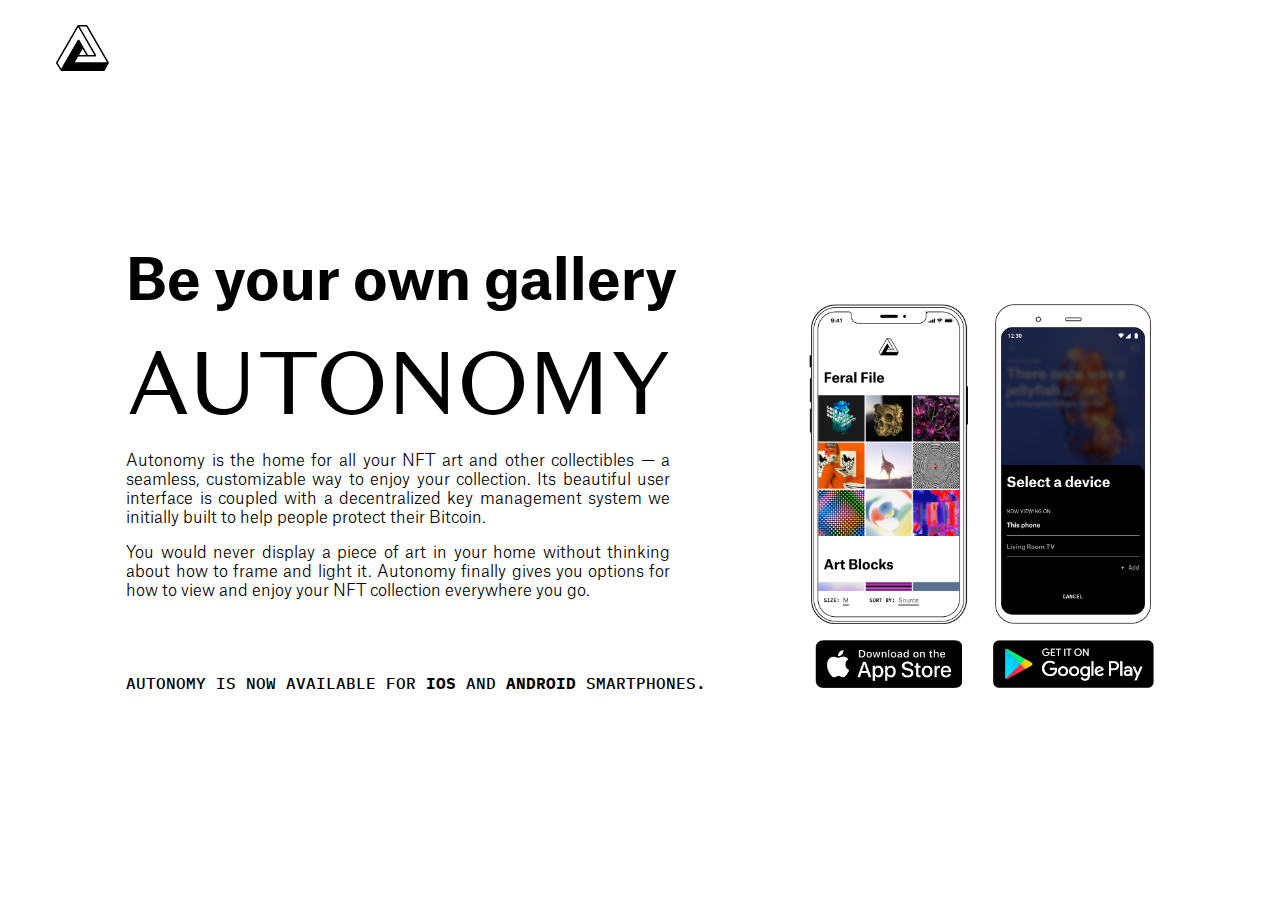
==== apps/index.html @ 57adba10 "initial commit for the static website" ====
<!doctype html>

<html lang="en">
<head>
  <meta charset="utf-8">
  <meta name="viewport" content="width=device-width, initial-scale=1">

  <title>Autonomy</title>
  <meta name="description" content="Autonomy App">
  <meta name="author" content="Bitmark Inc.">

  <meta property="og:title" content="Autonomy">
  <meta property="og:type" content="website">
  <meta property="og:url" content="https://autonomy.io/apps">
  <meta property="og:description" content="Autonomy is the home for all your NFT art and other collectibles — a seamless, customizable way to enjoy your collection.">
  <meta property="og:image" content="https://autonomy.io/apps/img/iphone.png">

  <link rel="icon" href="img/au.svg">
  <link rel="icon" href="img/au.svg" type="image/svg+xml">
  <link rel="apple-touch-icon" href="img/au.svg">

  <link rel="stylesheet" href="css/font.css">
  <link rel="stylesheet" href="css/style.css">

</head>

<body>

    <header>
      <a class="brand">
        <img src="img/au.svg">
      </a>
    </header>

    <main>

      <div class="two-col">

        <div class="col left">
          <h1>AUTONOMY</h1>
          <h2>Be your own gallery</h2>
          <div class="des">
            <p>Autonomy is the home for all your NFT art and other collectibles — a seamless, customizable way to enjoy your collection. Its beautiful user interface is coupled with a decentralized key management system we initially built to help people protect their Bitcoin.</p>
            <p>You would never display a piece of art in your home without thinking about how to frame and light it. Autonomy finally gives you options for how to view and enjoy your NFT collection everywhere you go. </p>
          </div>
          <p class="last-line">Autonomy is now available for <span>iOS</span> and <span>Android</span> smartphones. </p>

        </div>

        <div class="col right">
          <div class="iphone">
            <img class="phone" src="img/iphone.png" alt="">
            <a href="https://apps.apple.com/app/id1544022728"><img class="link" src="img/astore.png" alt=""></a>
          </div>
          <div class="android">
            <img class="phone" src="img/android.png" alt="">
            <a href="https://play.google.com/store/apps/details?id=com.bitmark.autonomy_client"><img class="link" src="img/gplay.png" alt=""></a>
          </div>
        </div>

      </div>

    </main>

</body>
</html>
---- apps/css/font.css ----
@import url('https://fonts.googleapis.com/css2?family=IBM+Plex+Mono:wght@500;700&display=swap'); /*1 2 3 4 5 6 7*/

@font-face {
  font-family: 'Domaine Sans'; 
  src: url('../font/domaine-sans-text/DomaineSansText-Regular.otf') format('opentype');
  font-weight: 400;
  font-style: normal;
  font-display: swap;
}

@font-face {
  font-family: 'Domaine Sans'; 
  src: url('../font/domaine-sans-text/DomaineSansText-Bold.otf') format('opentype');
  font-weight: 700;
  font-style: normal;
  font-display: swap;
}

@font-face {
  font-family: 'Atlas Grotesk'; 
  src: url('../font/atlas-grotesk/AtlasGrotesk-Light.otf') format('opentype');
  font-weight: 300;
  font-style: normal;
  font-display: swap;
}

@font-face {
  font-family: 'Atlas Grotesk'; 
  src: url('../font/atlas-grotesk/AtlasGrotesk-Regular.otf') format('opentype');
  font-weight: 400;
  font-style: normal;
  font-display: swap;
}

@font-face {
  font-family: 'Atlas Grotesk'; 
  src: url('../font/atlas-grotesk/AtlasGrotesk-Bold.otf') format('opentype');
  font-weight: 700;
  font-style: normal;
  font-display: swap;
}
---- apps/css/style.css ----
html, body {
	font-size: 12px;
	font-family: 'Atlas Grotesk';
	font-weight: 300;
	width: 100%;
	height: 100%;
	margin: 0;
}

header {
	width: 100%;
	height: 6rem;
	top: 0;
	background: #fff;
	display: flex;
	justify-content: center;
	padding: 0 1.5rem;
	box-sizing: border-box;
	z-index: 60;
	margin-bottom: 1.5rem;
}

.brand {
	display: flex;
	align-items: center;
}

.brand img {
	width: 4.25rem;
}

main {
	min-height: calc(100vh - 6rem);
	display: flex;
	justify-content: center;
	padding: 0 1.5rem;
}

.two-col {
	display: flex;
	flex-direction: column;
	align-items: center;
}
.col.left {
	display: flex;
	flex-direction: column;
	margin-bottom: 2rem;
}

.col.left h2 {
	font-size: 2.5rem;
	font-weight: 700;
	line-height: 1.2;
	margin: 0 0 .65em;
}

.col.left h1 {
	font-size: 3.5rem;
	font-family: 'Domaine Sans';
	font-weight: 400;
	line-height: 1;
	margin: 0 0 .15em;
}

.col.left .des {
	text-align: justify;
}

.col.left p.last-line {
	font-family: 'IBM Plex Mono';
	font-weight: 500;
	text-transform: uppercase;
}

.col.left p.last-line span {
	font-weight: 700;
}

.col.right {
	display: grid;
	grid-template-columns: 1fr 1fr;
	column-gap: 1.5rem;
	align-items: end;
	padding-bottom: 1rem;
	max-width: 100%;
}

.col.right .iphone,
.col.right .android {
	text-align: center;
}

.col.right .iphone img.phone,
.col.right .android img.phone {
	display: block;
	height: 22.5rem;
	margin: 0 auto 1rem;
}

.col.right .iphone img.link,
.col.right .android img.link {
	height: 2.5rem;
}

@media screen and (min-width: 576px) {
	html, body {
		font-size: 13px;
	}
	.col.left {
		align-items: center;
	}
	.col.left h2 {
		font-size: 3rem;
		line-height: 1;
	}
	.col.left h1 {
		font-size: 4.8rem;
		margin: 0;
	}
	.col.left .des {
		width: 34.5rem;
	}
	.col.right {
		max-width: 80%;
	}
	.col.right .iphone img.phone,
	.col.right .android img.phone {
		height: 20rem;
	}

	.col.right .iphone img.link,
	.col.right .android img.link {
		height: 3rem;
	}
}

@media screen and (min-width: 768px) {
	html, body {
		font-size: 14px;
	}
	header {
		margin: 0;
	}
	.two-col {
		justify-content: center;
	}
}
@media screen and (min-width: 1024px) {
	html, body {
		overflow-y: hidden;
	}
	header {
		padding: 0 3.5rem;
		justify-content: space-between;
	}
	main {
		flex-direction: column;
		justify-content: center;
	}
	.brand img {
		width: 3.3rem;
	}
	.two-col {
		flex-direction: row;
		justify-content: space-evenly;
		align-items: flex-end;
		margin-bottom: 3rem;
	}
	.col.left {
		align-items: start;
		margin: 0;
	}
	.col.left h2 {
		order: 1;
		font-size: 3.5rem;
=	}
	.col.left h1 {
		order: 2;
		font-size: 5.55rem;
	}
	.col.left .des {
		order: 3;
		margin-bottom: 2.5rem;
		width: 34rem;
	}
	.col.left p.last-line {
		order: 4;
		margin-bottom: 0;
	}
	.col.right {
		padding-bottom: 0;
	}
}

@media screen and (min-width: 1200px) {
	html, body {
		font-size: 16px;
	}
}

@media screen and (min-width: 1920px) {
	html, body {
		font-size: 20px;
	}
}

@media screen and (max-width: 1024px) {
}

@media screen and (max-width: 767px) {
}
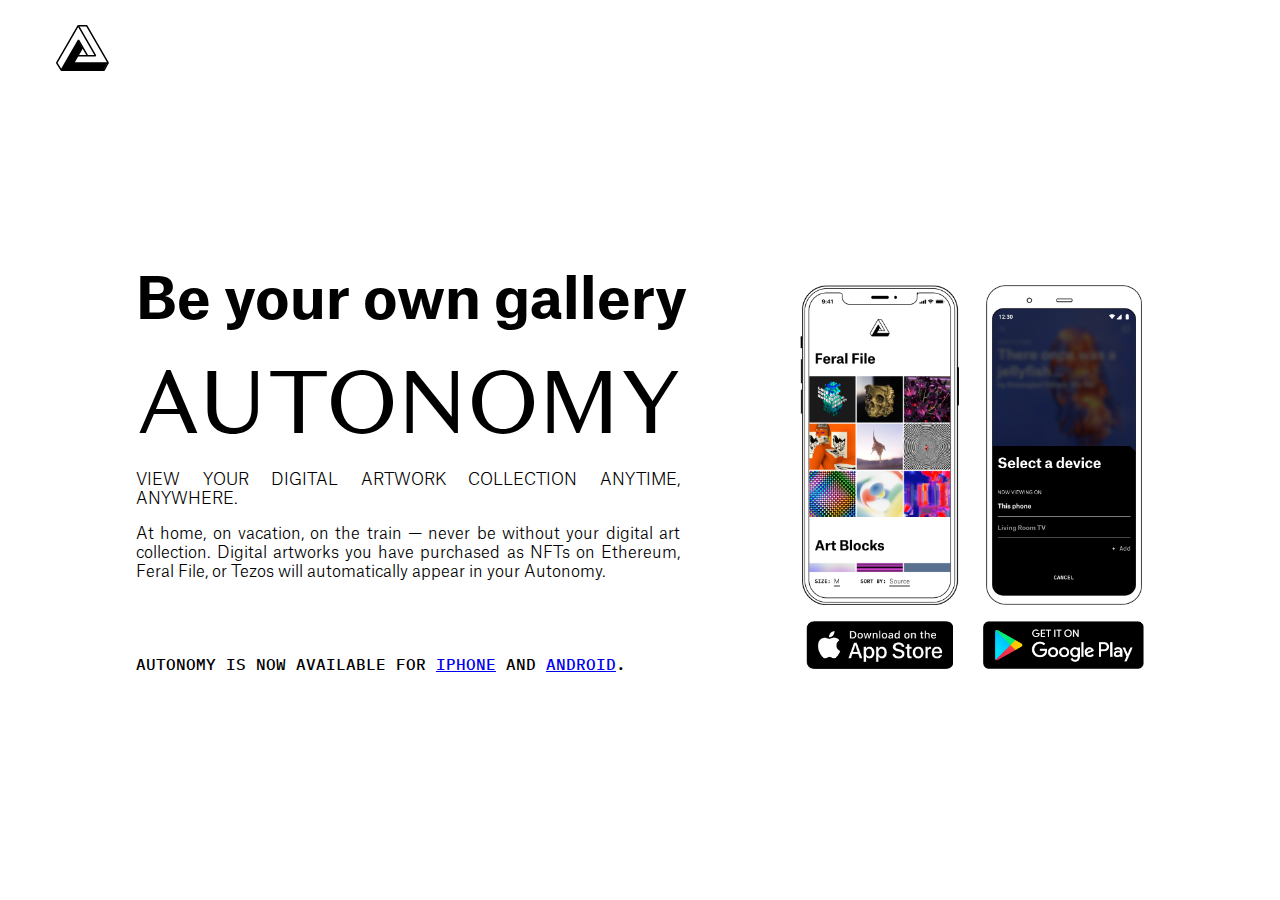
==== commit c0fea2c7: "Update index.html" ====
--- a/apps/index.html
+++ b/apps/index.html
@@ -40,10 +40,10 @@
           <h1>AUTONOMY</h1>
           <h2>Be your own gallery</h2>
           <div class="des">
-            <p>Autonomy is the home for all your NFT art and other collectibles — a seamless, customizable way to enjoy your collection. Its beautiful user interface is coupled with a decentralized key management system we initially built to help people protect their Bitcoin.</p>
-            <p>You would never display a piece of art in your home without thinking about how to frame and light it. Autonomy finally gives you options for how to view and enjoy your NFT collection everywhere you go. </p>
+            <p>VIEW YOUR DIGITAL ARTWORK COLLECTION ANYTIME, ANYWHERE.</p>
+            <p>At home, on vacation, on the train &mdash; never be without your digital art collection. Digital artworks you have purchased as NFTs on Ethereum, Feral File, or Tezos will automatically appear in your Autonomy.</p>
           </div>
-          <p class="last-line">Autonomy is now available for <span>iOS</span> and <span>Android</span> smartphones. </p>
+          <p class="last-line">Autonomy is now available for <a <a href="https://apps.apple.com/app/id1544022728">iPhone</a> and <a href="https://play.google.com/store/apps/details?id=com.bitmark.autonomy_client">Android</a>.</p>
 
         </div>
 
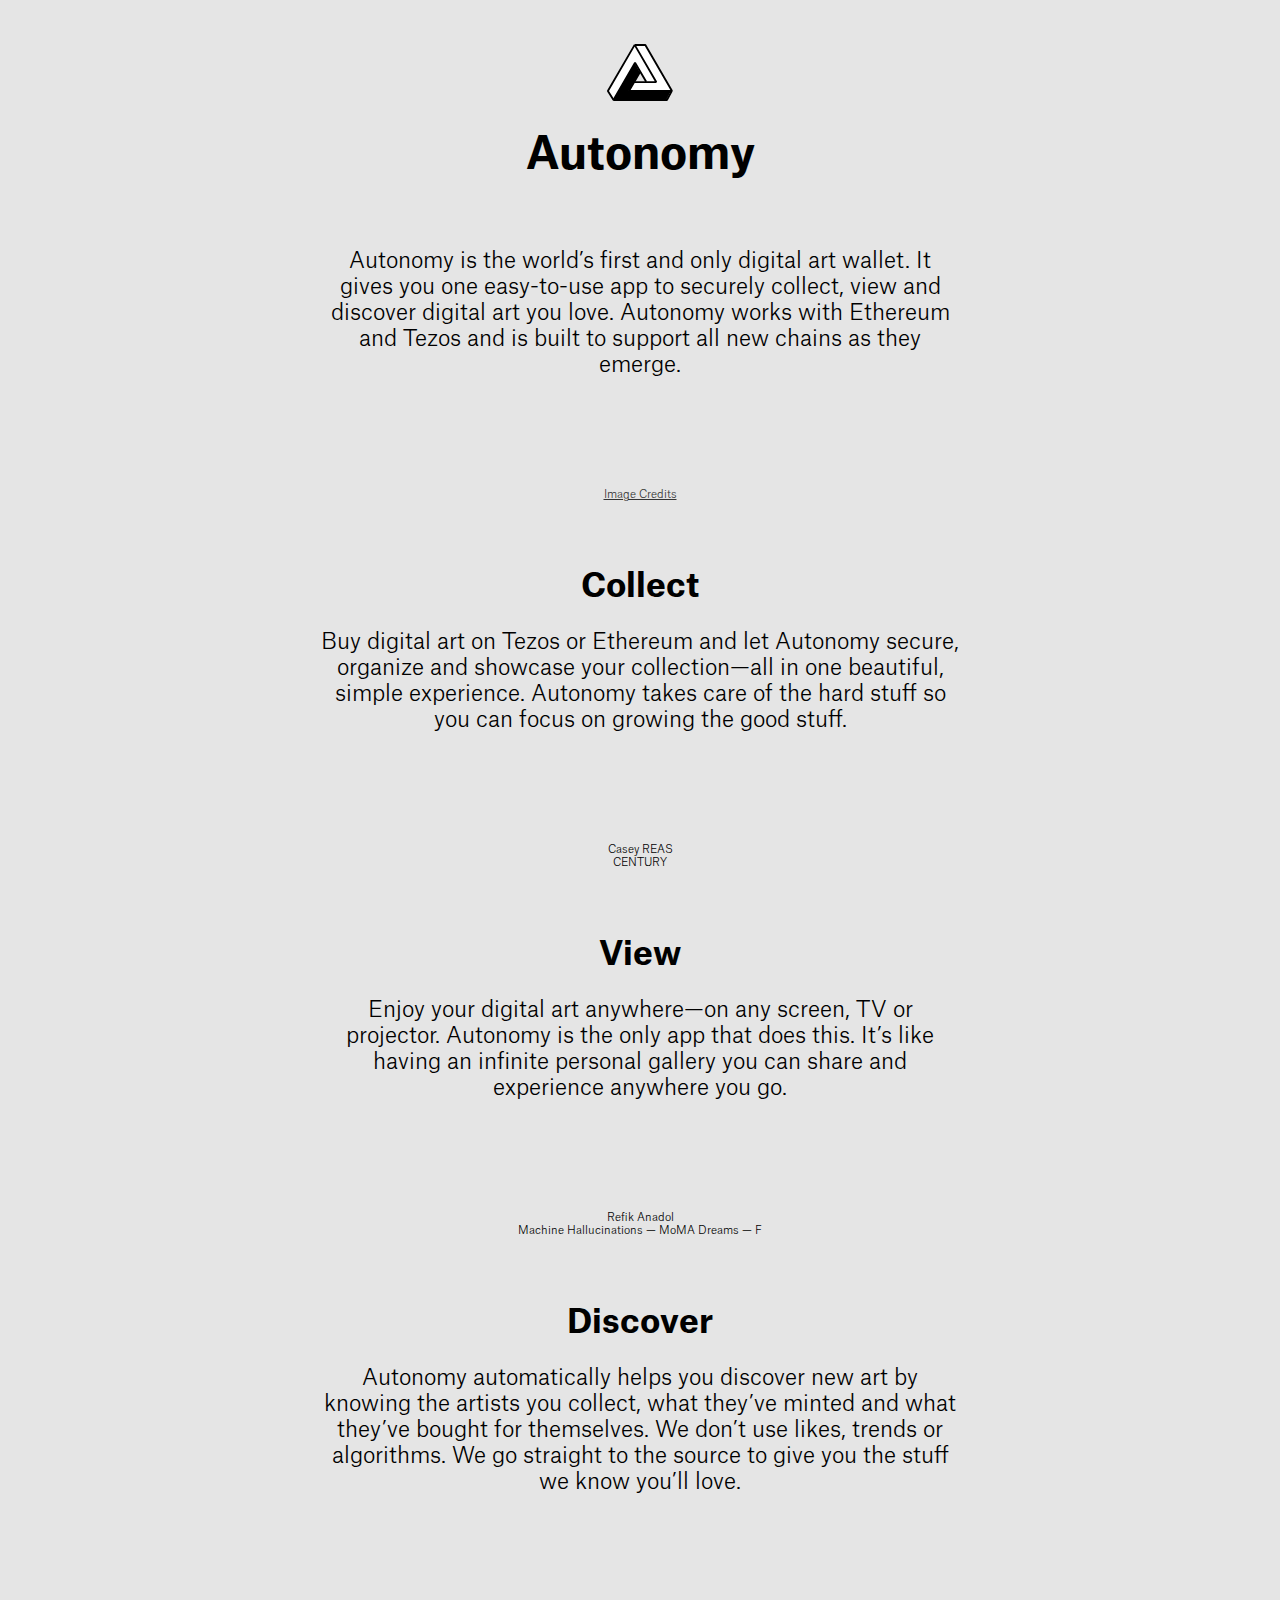
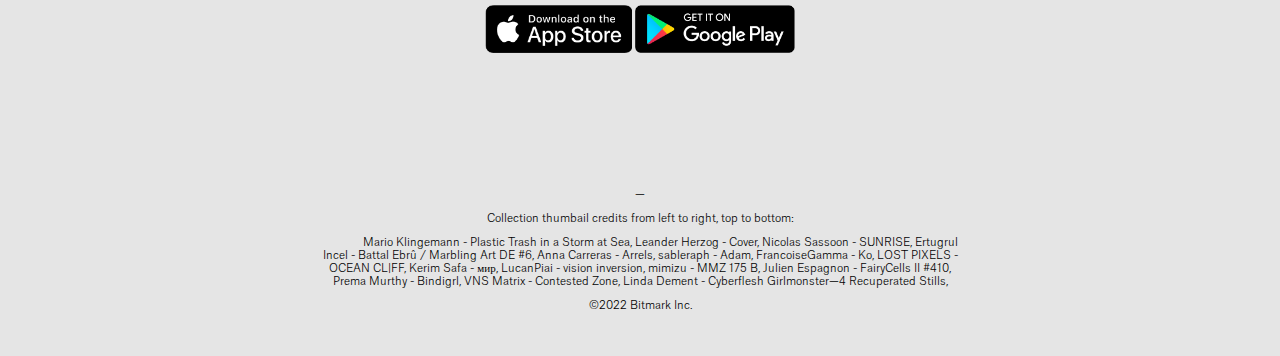
==== commit 31c138b8: "Adding copyright notice." ====
--- a/apps/index.html
+++ b/apps/index.html
@@ -1,66 +1,83 @@
 <!doctype html>
-
 <html lang="en">
 <head>
   <meta charset="utf-8">
   <meta name="viewport" content="width=device-width, initial-scale=1">
-
-  <title>Autonomy</title>
-  <meta name="description" content="Autonomy App">
+  <title>Autonomy: Digital Art Wallet. Collect, View & Discover NFTs</title>
+  <meta name="description" content="Autonomy is the world’s first and only NFT digital art wallet. Securely collect, view and discover art you love from the Ethereum and Tezos blockchains.">
   <meta name="author" content="Bitmark Inc.">
-
   <meta property="og:title" content="Autonomy">
   <meta property="og:type" content="website">
-  <meta property="og:url" content="https://autonomy.io/apps">
-  <meta property="og:description" content="Autonomy is the home for all your NFT art and other collectibles — a seamless, customizable way to enjoy your collection.">
+  <meta property="og:url" content="https://autonomy.io">
+  <meta property="og:description" content="Autonomy is the world’s first and only NFT digital art wallet. Securely collect, view and discover art you love from the Ethereum and Tezos blockchains.">
   <meta property="og:image" content="https://autonomy.io/apps/img/iphone.png">
-
   <link rel="icon" href="img/au.svg">
   <link rel="icon" href="img/au.svg" type="image/svg+xml">
   <link rel="apple-touch-icon" href="img/au.svg">
-
   <link rel="stylesheet" href="css/font.css">
   <link rel="stylesheet" href="css/style.css">
-
 </head>
-
 <body>
-
     <header>
-      <a class="brand">
-        <img src="img/au.svg">
-      </a>
+      <img id="brand" src="img/au.svg">
+      <h1 id="top">Autonomy</h1>
     </header>
-
     <main>
-
-      <div class="two-col">
-
-        <div class="col left">
-          <h1>AUTONOMY</h1>
-          <h2>Be your own gallery</h2>
-          <div class="des">
-            <p>VIEW YOUR DIGITAL ARTWORK COLLECTION ANYTIME, ANYWHERE.</p>
-            <p>At home, on vacation, on the train &mdash; never be without your digital art collection. Digital artworks you have purchased as NFTs on Ethereum, Feral File, or Tezos will automatically appear in your Autonomy.</p>
-          </div>
-          <p class="last-line">Autonomy is now available for <a <a href="https://apps.apple.com/app/id1544022728">iPhone</a> and <a href="https://play.google.com/store/apps/details?id=com.bitmark.autonomy_client">Android</a>.</p>
-
+      <div class="item">
+      <p>Autonomy is the world’s first and only digital art wallet. It gives you one easy-to-use app to securely collect, view and discover digital art you love. Autonomy works with Ethereum and Tezos and is built to support all new chains as they emerge.</p>
+      </div>
+      <div class="item"> 
+        <figure>
+          <img class="" src="img/icollect.png" alt="" />
+          <figcaption><a href="#credits">Image Credits</a></figcaption>
+        </figure>
+        <h2>Collect</h2>
+        <p>Buy digital art on Tezos or Ethereum and let Autonomy secure, organize and showcase your collection—all in one beautiful, simple experience. Autonomy takes care of the hard stuff so you can focus on growing the good stuff.</p>
+      </div>
+      <div class="item"> 
+        <figure>
+          <img class="" src="img/iview.png" alt="" />
+          <figcaption>Casey REAS<br/>CENTURY</figcaption>
+        </figure>
+        <h2>View</h2>
+        <p>Enjoy your digital art anywhere—on any screen, TV or projector. Autonomy is the only app that does this. It’s like having an infinite personal gallery you can share and experience anywhere you go.</p>
+      </div>
+      <div class="item"> 
+        <figure>
+          <img class="" src="img/idiscover.png" alt="" />
+          <figcaption>Refik Anadol<br/>Machine Hallucinations — MoMA Dreams — F</figcaption>
+        </figure>
+        <h2>Discover</h2>
+        <p>Autonomy automatically helps you discover new art by knowing the artists you collect, what they’ve minted and what they’ve bought for themselves. We don’t use likes, trends or algorithms. We go straight to the source to give you the stuff we know you’ll love.</p>
+      </div>
+      <footer>
+        <div class="download">
+          <a href="https://apps.apple.com/app/id1544022728"><img class="app-btn" src="img/astore.png" alt=""></a>
+          <a href="https://play.google.com/store/apps/details?id=com.bitmark.autonomy_client"><img class="app-btn" src="img/gplay.png" alt=""></a>  
         </div>
-
-        <div class="col right">
-          <div class="iphone">
-            <img class="phone" src="img/iphone.png" alt="">
-            <a href="https://apps.apple.com/app/id1544022728"><img class="link" src="img/astore.png" alt=""></a>
-          </div>
-          <div class="android">
-            <img class="phone" src="img/android.png" alt="">
-            <a href="https://play.google.com/store/apps/details?id=com.bitmark.autonomy_client"><img class="link" src="img/gplay.png" alt=""></a>
-          </div>
+        <div id="credits">
+          <p>&mdash;</p>
+          <p>Collection thumbail credits from left to right, top to bottom:</p>
+          <ul>
+            <li>Mario Klingemann - Plastic Trash in a Storm at Sea</li>
+            <li>Leander Herzog - Cover</li>
+            <li>Nicolas Sassoon - SUNRISE</li>
+            <li>Ertugrul Incel - Battal Ebrû / Marbling Art DE #6</li>
+            <li>Anna Carreras - Arrels</li>
+            <li>sableraph - Adam</li>
+            <li>FrancoiseGamma - Ko</li>
+            <li>LOST PIXELS - OCEAN CL|FF</li>
+            <li>Kerim Safa - мир</li>
+            <li>LucanPiai - vision inversion</li>
+            <li>mimizu - MMZ 175 B</li>
+            <li>Julien Espagnon - FairyCells II #410</li>
+            <li>Prema Murthy - Bindigrl</li>
+            <li>VNS Matrix - Contested Zone</li>
+            <li>Linda Dement - Cyberflesh Girlmonster—4 Recuperated Stills</li>
+          </ul>
         </div>
-
-      </div>
-
+        <p id="copyright">&copy;2022 Bitmark Inc.</p>
+      </footer>
     </main>
-
 </body>
 </html>--- a/apps/css/style.css
+++ b/apps/css/style.css
@@ -1,211 +1,113 @@
 html, body {
-	font-size: 12px;
+	font-size: 20px;
 	font-family: 'Atlas Grotesk';
 	font-weight: 300;
-	width: 100%;
-	height: 100%;
 	margin: 0;
+	background-color: #e5e5e5;
 }
 
 header {
-	width: 100%;
-	height: 6rem;
-	top: 0;
-	background: #fff;
-	display: flex;
-	justify-content: center;
-	padding: 0 1.5rem;
-	box-sizing: border-box;
-	z-index: 60;
-	margin-bottom: 1.5rem;
+	margin: 2rem auto 0 auto;
+	text-align: center;
 }
 
-.brand {
-	display: flex;
-	align-items: center;
+header h1 {
+	margin: 1rem;
 }
 
-.brand img {
-	width: 4.25rem;
+figure {
+	margin: 0 0 3rem 0;
+}
+
+figcaption {
+	font-size: 50%;
+}
+
+figcaption a {
+	color: #333;
+}
+
+#brand {
+	width: 3rem;
 }
 
 main {
-	min-height: calc(100vh - 6rem);
-	display: flex;
-	justify-content: center;
 	padding: 0 1.5rem;
 }
 
-.two-col {
-	display: flex;
-	flex-direction: column;
-	align-items: center;
-}
-.col.left {
-	display: flex;
-	flex-direction: column;
-	margin-bottom: 2rem;
-}
-
-.col.left h2 {
-	font-size: 2.5rem;
-	font-weight: 700;
-	line-height: 1.2;
-	margin: 0 0 .65em;
-}
-
-.col.left h1 {
-	font-size: 3.5rem;
-	font-family: 'Domaine Sans';
-	font-weight: 400;
-	line-height: 1;
-	margin: 0 0 .15em;
-}
-
-.col.left .des {
-	text-align: justify;
-}
-
-.col.left p.last-line {
-	font-family: 'IBM Plex Mono';
-	font-weight: 500;
-	text-transform: uppercase;
-}
-
-.col.left p.last-line span {
-	font-weight: 700;
-}
-
-.col.right {
-	display: grid;
-	grid-template-columns: 1fr 1fr;
-	column-gap: 1.5rem;
-	align-items: end;
-	padding-bottom: 1rem;
-	max-width: 100%;
-}
-
-.col.right .iphone,
-.col.right .android {
+.item {
+	margin: 3rem auto 5rem auto;
 	text-align: center;
 }
 
-.col.right .iphone img.phone,
-.col.right .android img.phone {
+.item img {
+	width: 100%;
 	display: block;
-	height: 22.5rem;
-	margin: 0 auto 1rem;
+	margin: auto;
 }
 
-.col.right .iphone img.link,
-.col.right .android img.link {
-	height: 2.5rem;
+.item h2 {
+	margin-bottom: 0;
 }
 
-@media screen and (min-width: 576px) {
+.item p {
+	margin: 1rem 0 2rem 0;
+}
+
+footer {
+	text-align: center;
+	margin: 4rem auto 2rem auto;
+	font-size: 50%;
+}
+
+footer .download {
+	margin-bottom: 6rem;
+}
+
+footer ul {
+	display: inline;
+	list-style: none;
+}
+
+footer li {
+	display: inline;
+}
+
+footer li:after {
+	content: ", ";
+}
+
+.app-btn {
+	height: 48px;
+}
+
+/* Small devices (landscape phones, 576px and up) */
+@media (min-width: 576px) {
 	html, body {
-		font-size: 13px;
-	}
-	.col.left {
-		align-items: center;
-	}
-	.col.left h2 {
-		font-size: 3rem;
-		line-height: 1;
-	}
-	.col.left h1 {
-		font-size: 4.8rem;
-		margin: 0;
-	}
-	.col.left .des {
-		width: 34.5rem;
-	}
-	.col.right {
-		max-width: 80%;
-	}
-	.col.right .iphone img.phone,
-	.col.right .android img.phone {
-		height: 20rem;
-	}
-
-	.col.right .iphone img.link,
-	.col.right .android img.link {
-		height: 3rem;
+		font-size: 22px;
 	}
 }
 
-@media screen and (min-width: 768px) {
-	html, body {
-		font-size: 14px;
+/* Medium devices (tablets, 768px and up) */
+@media (min-width: 768px) {
+	.item, footer {
+		max-width: 640px;
 	}
-	header {
-		margin: 0;
+
+	.item img {
+		width: 420px;
 	}
-	.two-col {
-		justify-content: center;
-	}
-}
-@media screen and (min-width: 1024px) {
-	html, body {
-		overflow-y: hidden;
-	}
-	header {
-		padding: 0 3.5rem;
-		justify-content: space-between;
-	}
-	main {
-		flex-direction: column;
-		justify-content: center;
-	}
-	.brand img {
-		width: 3.3rem;
-	}
-	.two-col {
-		flex-direction: row;
-		justify-content: space-evenly;
-		align-items: flex-end;
-		margin-bottom: 3rem;
-	}
-	.col.left {
-		align-items: start;
-		margin: 0;
-	}
-	.col.left h2 {
-		order: 1;
-		font-size: 3.5rem;
-=	}
-	.col.left h1 {
-		order: 2;
-		font-size: 5.55rem;
-	}
-	.col.left .des {
-		order: 3;
-		margin-bottom: 2.5rem;
-		width: 34rem;
-	}
-	.col.left p.last-line {
-		order: 4;
-		margin-bottom: 0;
-	}
-	.col.right {
-		padding-bottom: 0;
+
+	.item .item p {
+		margin: 2rem;
 	}
 }
 
-@media screen and (min-width: 1200px) {
-	html, body {
-		font-size: 16px;
-	}
-}
+/* Large devices (desktops, 992px and up) */
+@media (min-width: 992px) {}
 
-@media screen and (min-width: 1920px) {
-	html, body {
-		font-size: 20px;
-	}
-}
+/* X-Large devices (large desktops, 1200px and up) */
+@media (min-width: 1200px) {}
 
-@media screen and (max-width: 1024px) {
-}
-
-@media screen and (max-width: 767px) {
-}+/* XX-Large devices (larger desktops, 1400px and up) */
+@media (min-width: 1400px) {}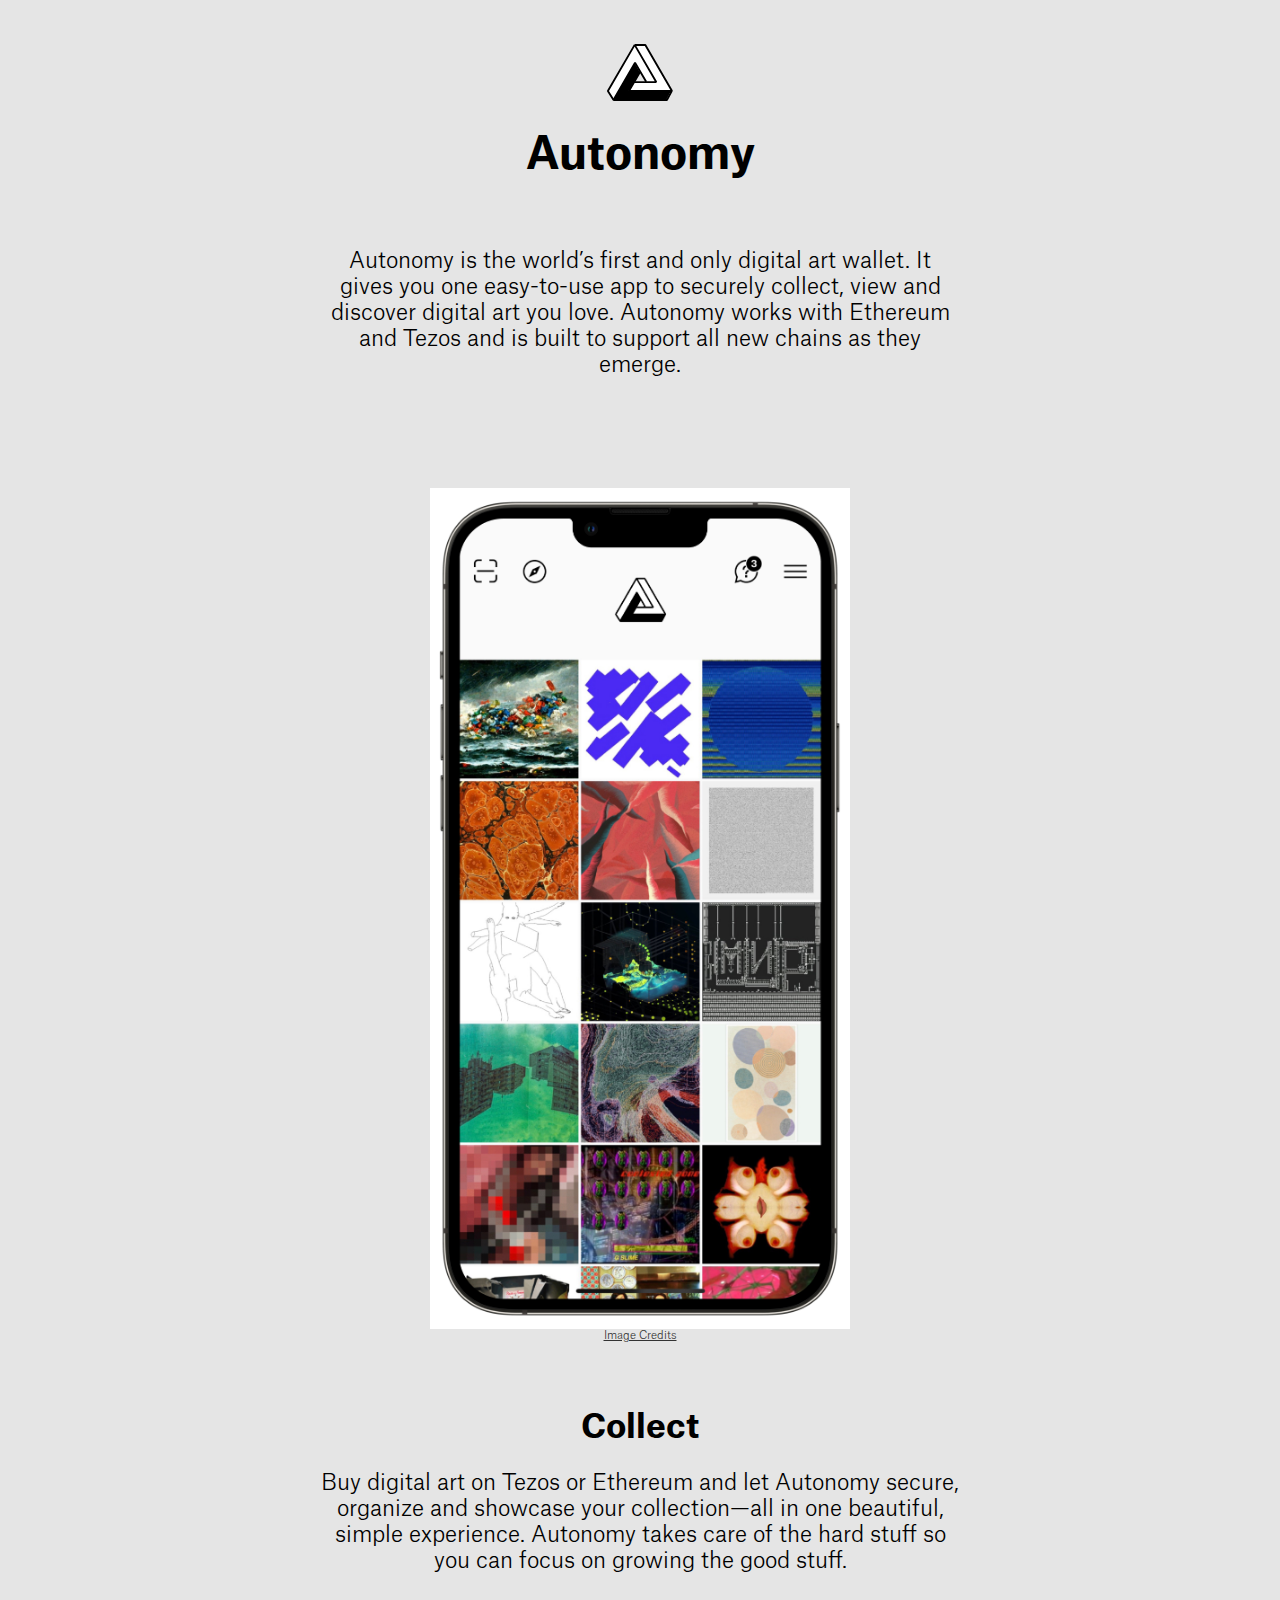
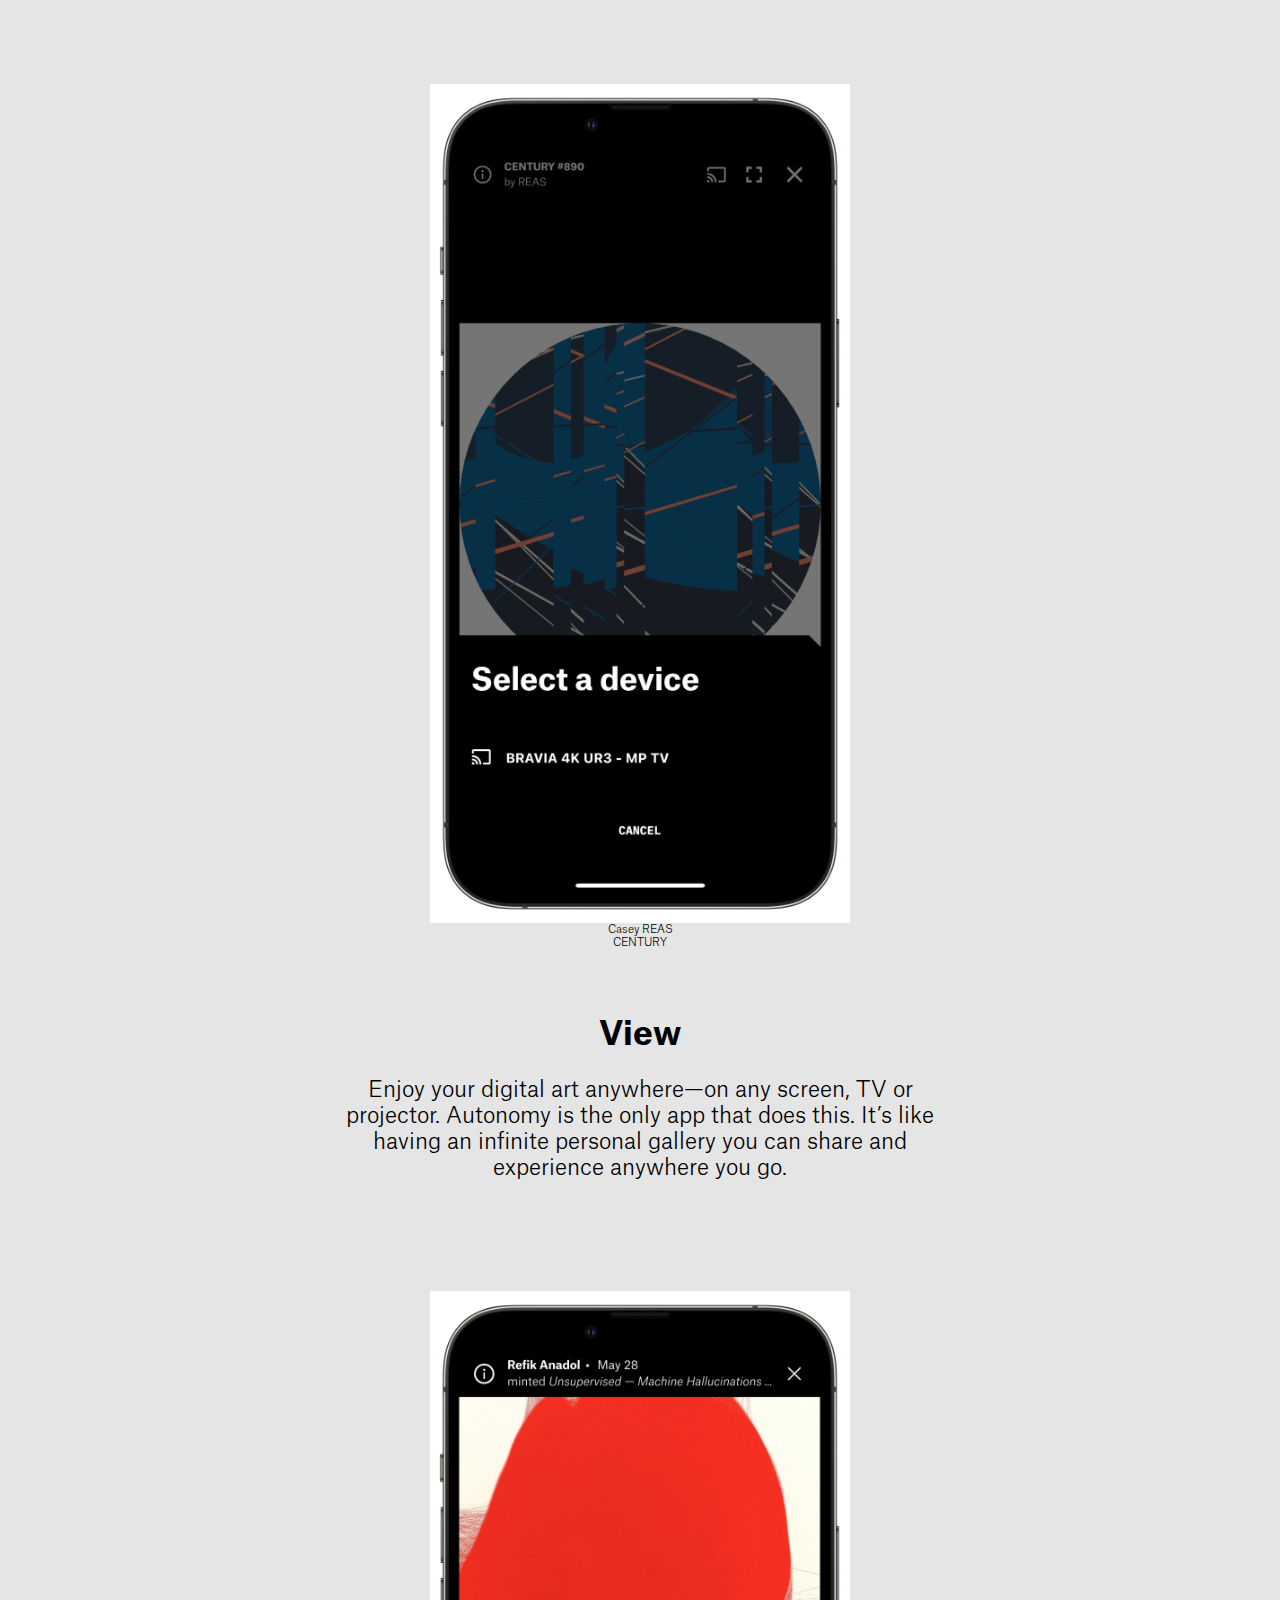
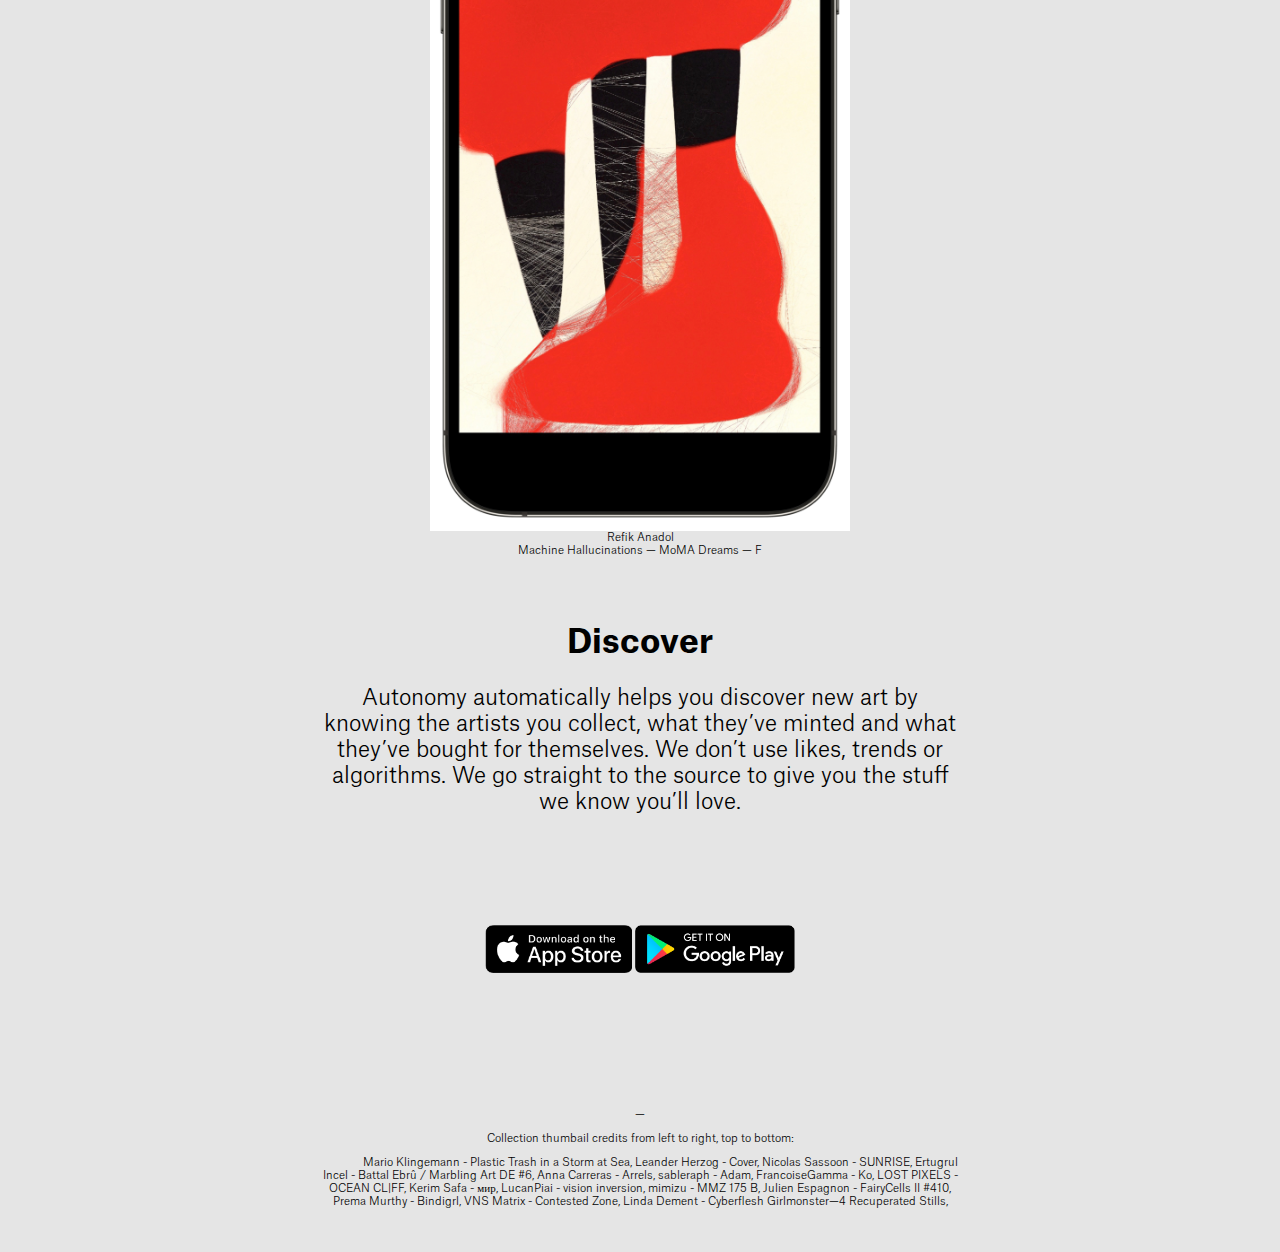
==== commit 235e6aa0: "Updating images." ====
--- a/apps/index.html
+++ b/apps/index.html
@@ -1,83 +1,88 @@
 <!doctype html>
 <html lang="en">
+
 <head>
-  <meta charset="utf-8">
-  <meta name="viewport" content="width=device-width, initial-scale=1">
-  <title>Autonomy: Digital Art Wallet. Collect, View & Discover NFTs</title>
-  <meta name="description" content="Autonomy is the world’s first and only NFT digital art wallet. Securely collect, view and discover art you love from the Ethereum and Tezos blockchains.">
-  <meta name="author" content="Bitmark Inc.">
-  <meta property="og:title" content="Autonomy">
-  <meta property="og:type" content="website">
-  <meta property="og:url" content="https://autonomy.io">
-  <meta property="og:description" content="Autonomy is the world’s first and only NFT digital art wallet. Securely collect, view and discover art you love from the Ethereum and Tezos blockchains.">
-  <meta property="og:image" content="https://autonomy.io/apps/img/iphone.png">
-  <link rel="icon" href="img/au.svg">
-  <link rel="icon" href="img/au.svg" type="image/svg+xml">
-  <link rel="apple-touch-icon" href="img/au.svg">
-  <link rel="stylesheet" href="css/font.css">
-  <link rel="stylesheet" href="css/style.css">
+    <meta charset="utf-8">
+    <meta name="viewport" content="width=device-width, initial-scale=1">
+    <title>Autonomy: Digital Art Wallet. Collect, View & Discover NFTs</title>
+    <meta name="description" content="Autonomy is the world’s first and only NFT digital art wallet. Securely collect, view and discover art you love from the Ethereum and Tezos blockchains.">
+    <meta name="author" content="Bitmark Inc.">
+    <meta property="og:title" content="Autonomy">
+    <meta property="og:type" content="website">
+    <meta property="og:url" content="https://autonomy.io">
+    <meta property="og:description" content="Autonomy is the world’s first and only NFT digital art wallet. Securely collect, view and discover art you love from the Ethereum and Tezos blockchains.">
+    <meta property="og:image" content="https://autonomy.io/apps/img/iphone.png">
+    <link rel="icon" href="img/au.svg">
+    <link rel="icon" href="img/au.svg" type="image/svg+xml">
+    <link rel="apple-touch-icon" href="img/au.svg">
+    <link rel="stylesheet" href="css/font.css">
+    <link rel="stylesheet" href="css/style.css">
 </head>
+
 <body>
     <header>
-      <img id="brand" src="img/au.svg">
-      <h1 id="top">Autonomy</h1>
+        <img id="brand" src="img/au.svg">
+        <h1 id="top">Autonomy</h1>
     </header>
     <main>
-      <div class="item">
-      <p>Autonomy is the world’s first and only digital art wallet. It gives you one easy-to-use app to securely collect, view and discover digital art you love. Autonomy works with Ethereum and Tezos and is built to support all new chains as they emerge.</p>
-      </div>
-      <div class="item"> 
-        <figure>
-          <img class="" src="img/icollect.png" alt="" />
-          <figcaption><a href="#credits">Image Credits</a></figcaption>
-        </figure>
-        <h2>Collect</h2>
-        <p>Buy digital art on Tezos or Ethereum and let Autonomy secure, organize and showcase your collection—all in one beautiful, simple experience. Autonomy takes care of the hard stuff so you can focus on growing the good stuff.</p>
-      </div>
-      <div class="item"> 
-        <figure>
-          <img class="" src="img/iview.png" alt="" />
-          <figcaption>Casey REAS<br/>CENTURY</figcaption>
-        </figure>
-        <h2>View</h2>
-        <p>Enjoy your digital art anywhere—on any screen, TV or projector. Autonomy is the only app that does this. It’s like having an infinite personal gallery you can share and experience anywhere you go.</p>
-      </div>
-      <div class="item"> 
-        <figure>
-          <img class="" src="img/idiscover.png" alt="" />
-          <figcaption>Refik Anadol<br/>Machine Hallucinations — MoMA Dreams — F</figcaption>
-        </figure>
-        <h2>Discover</h2>
-        <p>Autonomy automatically helps you discover new art by knowing the artists you collect, what they’ve minted and what they’ve bought for themselves. We don’t use likes, trends or algorithms. We go straight to the source to give you the stuff we know you’ll love.</p>
-      </div>
-      <footer>
-        <div class="download">
-          <a href="https://apps.apple.com/app/id1544022728"><img class="app-btn" src="img/astore.png" alt=""></a>
-          <a href="https://play.google.com/store/apps/details?id=com.bitmark.autonomy_client"><img class="app-btn" src="img/gplay.png" alt=""></a>  
+        <div class="item">
+            <p>Autonomy is the world’s first and only digital art wallet. It gives you one easy-to-use app to securely collect, view and discover digital art you love. Autonomy works with Ethereum and Tezos and is built to support all new chains as they
+                emerge.
+            </p>
         </div>
-        <div id="credits">
-          <p>&mdash;</p>
-          <p>Collection thumbail credits from left to right, top to bottom:</p>
-          <ul>
-            <li>Mario Klingemann - Plastic Trash in a Storm at Sea</li>
-            <li>Leander Herzog - Cover</li>
-            <li>Nicolas Sassoon - SUNRISE</li>
-            <li>Ertugrul Incel - Battal Ebrû / Marbling Art DE #6</li>
-            <li>Anna Carreras - Arrels</li>
-            <li>sableraph - Adam</li>
-            <li>FrancoiseGamma - Ko</li>
-            <li>LOST PIXELS - OCEAN CL|FF</li>
-            <li>Kerim Safa - мир</li>
-            <li>LucanPiai - vision inversion</li>
-            <li>mimizu - MMZ 175 B</li>
-            <li>Julien Espagnon - FairyCells II #410</li>
-            <li>Prema Murthy - Bindigrl</li>
-            <li>VNS Matrix - Contested Zone</li>
-            <li>Linda Dement - Cyberflesh Girlmonster—4 Recuperated Stills</li>
-          </ul>
+        <div class="item">
+            <figure>
+                <img class="" src="img/collect.jpg" alt="" />
+                <figcaption><a href="#credits">Image Credits</a></figcaption>
+            </figure>
+            <h2>Collect</h2>
+            <p>Buy digital art on Tezos or Ethereum and let Autonomy secure, organize and showcase your collection—all in one beautiful, simple experience. Autonomy takes care of the hard stuff so you can focus on growing the good stuff.</p>
         </div>
-        <p id="copyright">&copy;2022 Bitmark Inc.</p>
-      </footer>
+        <div class="item">
+            <figure>
+                <img class="" src="img/view.jpg" alt="" />
+                <figcaption>Casey REAS<br/>CENTURY</figcaption>
+            </figure>
+            <h2>View</h2>
+            <p>Enjoy your digital art anywhere—on any screen, TV or projector. Autonomy is the only app that does this. It’s like having an infinite personal gallery you can share and experience anywhere you go.</p>
+        </div>
+        <div class="item">
+            <figure>
+                <img class="" src="img/discover.jpg" alt="" />
+                <figcaption>Refik Anadol<br/>Machine Hallucinations — MoMA Dreams — F</figcaption>
+            </figure>
+            <h2>Discover</h2>
+            <p>Autonomy automatically helps you discover new art by knowing the artists you collect, what they’ve minted and what they’ve bought for themselves. We don’t use likes, trends or algorithms. We go straight to the source to give you the stuff
+                we know you’ll love.</p>
+        </div>
+        <footer>
+            <div class="download">
+                <a href="https://apps.apple.com/app/id1544022728"><img class="app-btn" src="img/astore.png" alt=""></a>
+                <a href="https://play.google.com/store/apps/details?id=com.bitmark.autonomy_client"><img class="app-btn" src="img/gplay.png" alt=""></a>
+            </div>
+            <div id="credits">
+                <p>&mdash;</p>
+                <p>Collection thumbail credits from left to right, top to bottom:</p>
+                <ul>
+                    <li>Mario Klingemann - Plastic Trash in a Storm at Sea</li>
+                    <li>Leander Herzog - Cover</li>
+                    <li>Nicolas Sassoon - SUNRISE</li>
+                    <li>Ertugrul Incel - Battal Ebrû / Marbling Art DE #6</li>
+                    <li>Anna Carreras - Arrels</li>
+                    <li>sableraph - Adam</li>
+                    <li>FrancoiseGamma - Ko</li>
+                    <li>LOST PIXELS - OCEAN CL|FF</li>
+                    <li>Kerim Safa - мир</li>
+                    <li>LucanPiai - vision inversion</li>
+                    <li>mimizu - MMZ 175 B</li>
+                    <li>Julien Espagnon - FairyCells II #410</li>
+                    <li>Prema Murthy - Bindigrl</li>
+                    <li>VNS Matrix - Contested Zone</li>
+                    <li>Linda Dement - Cyberflesh Girlmonster—4 Recuperated Stills</li>
+                </ul>
+            </div>
+        </footer>
     </main>
 </body>
+
 </html>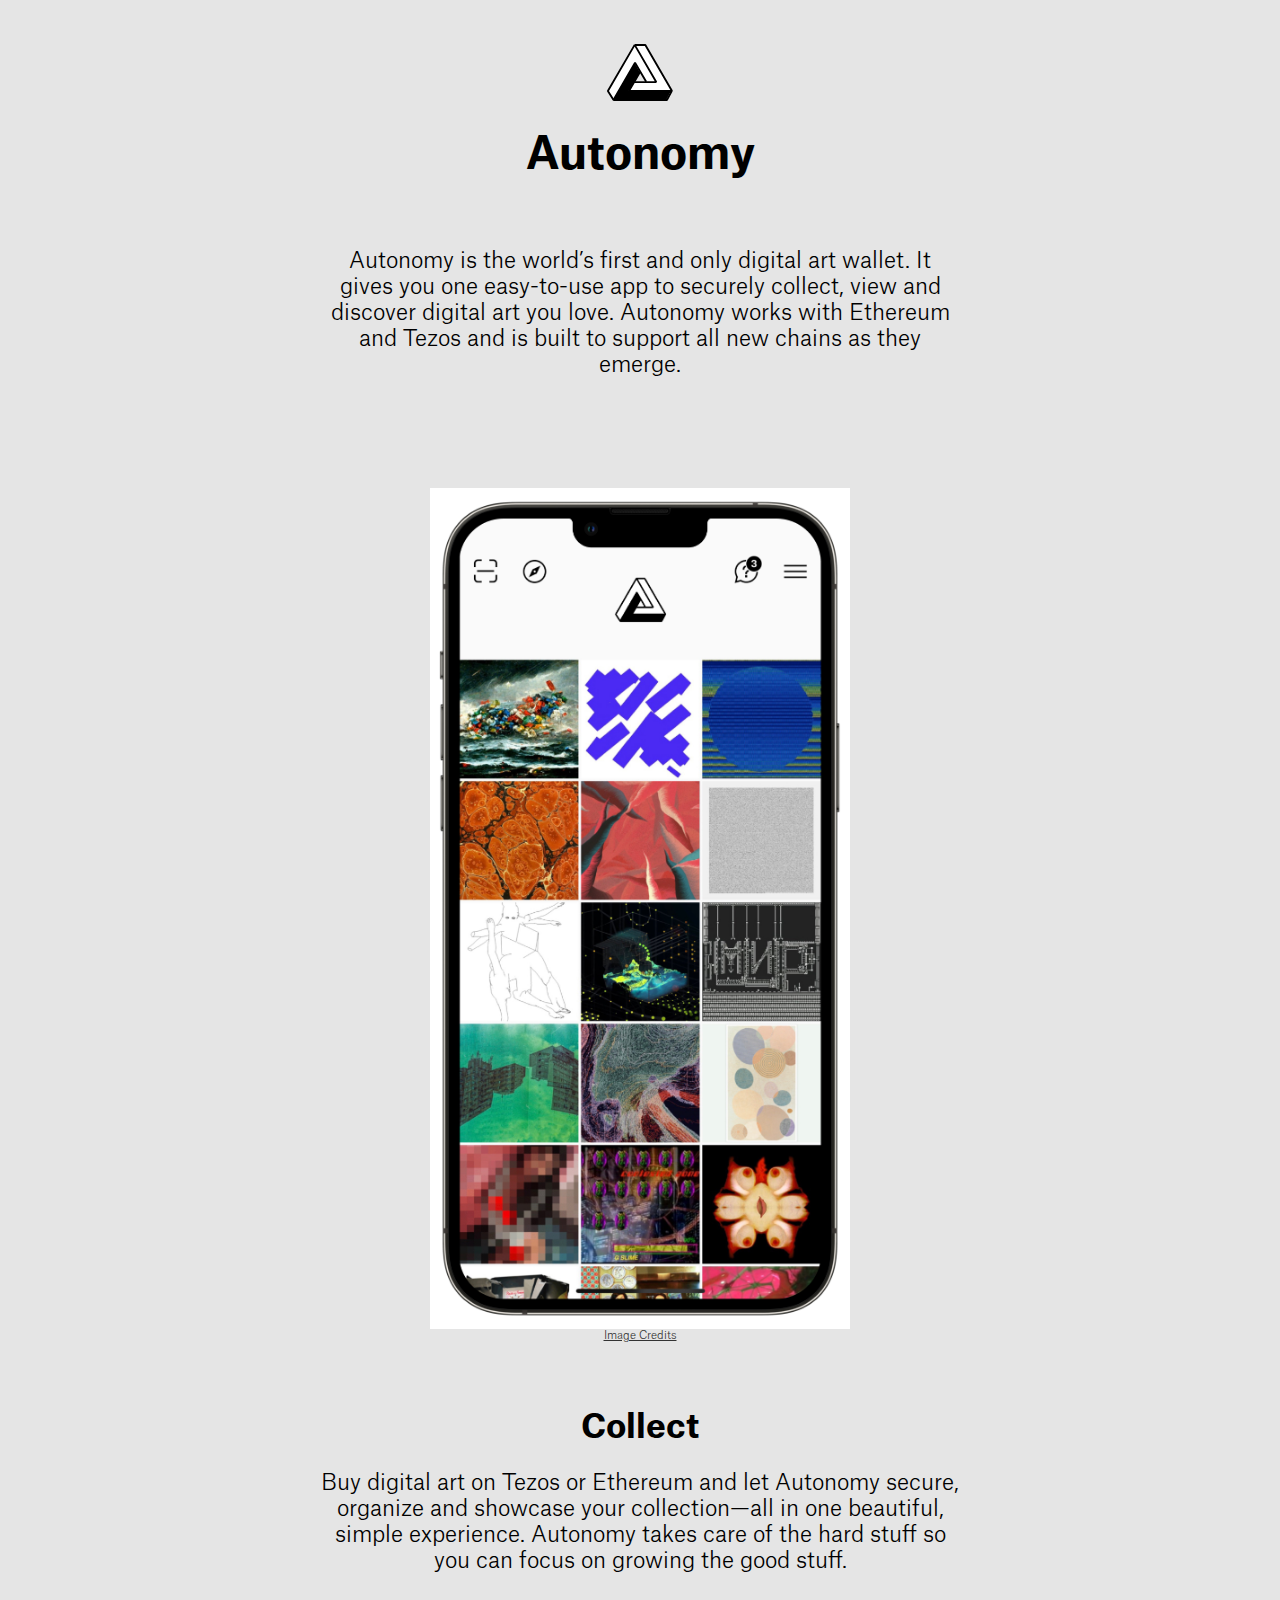
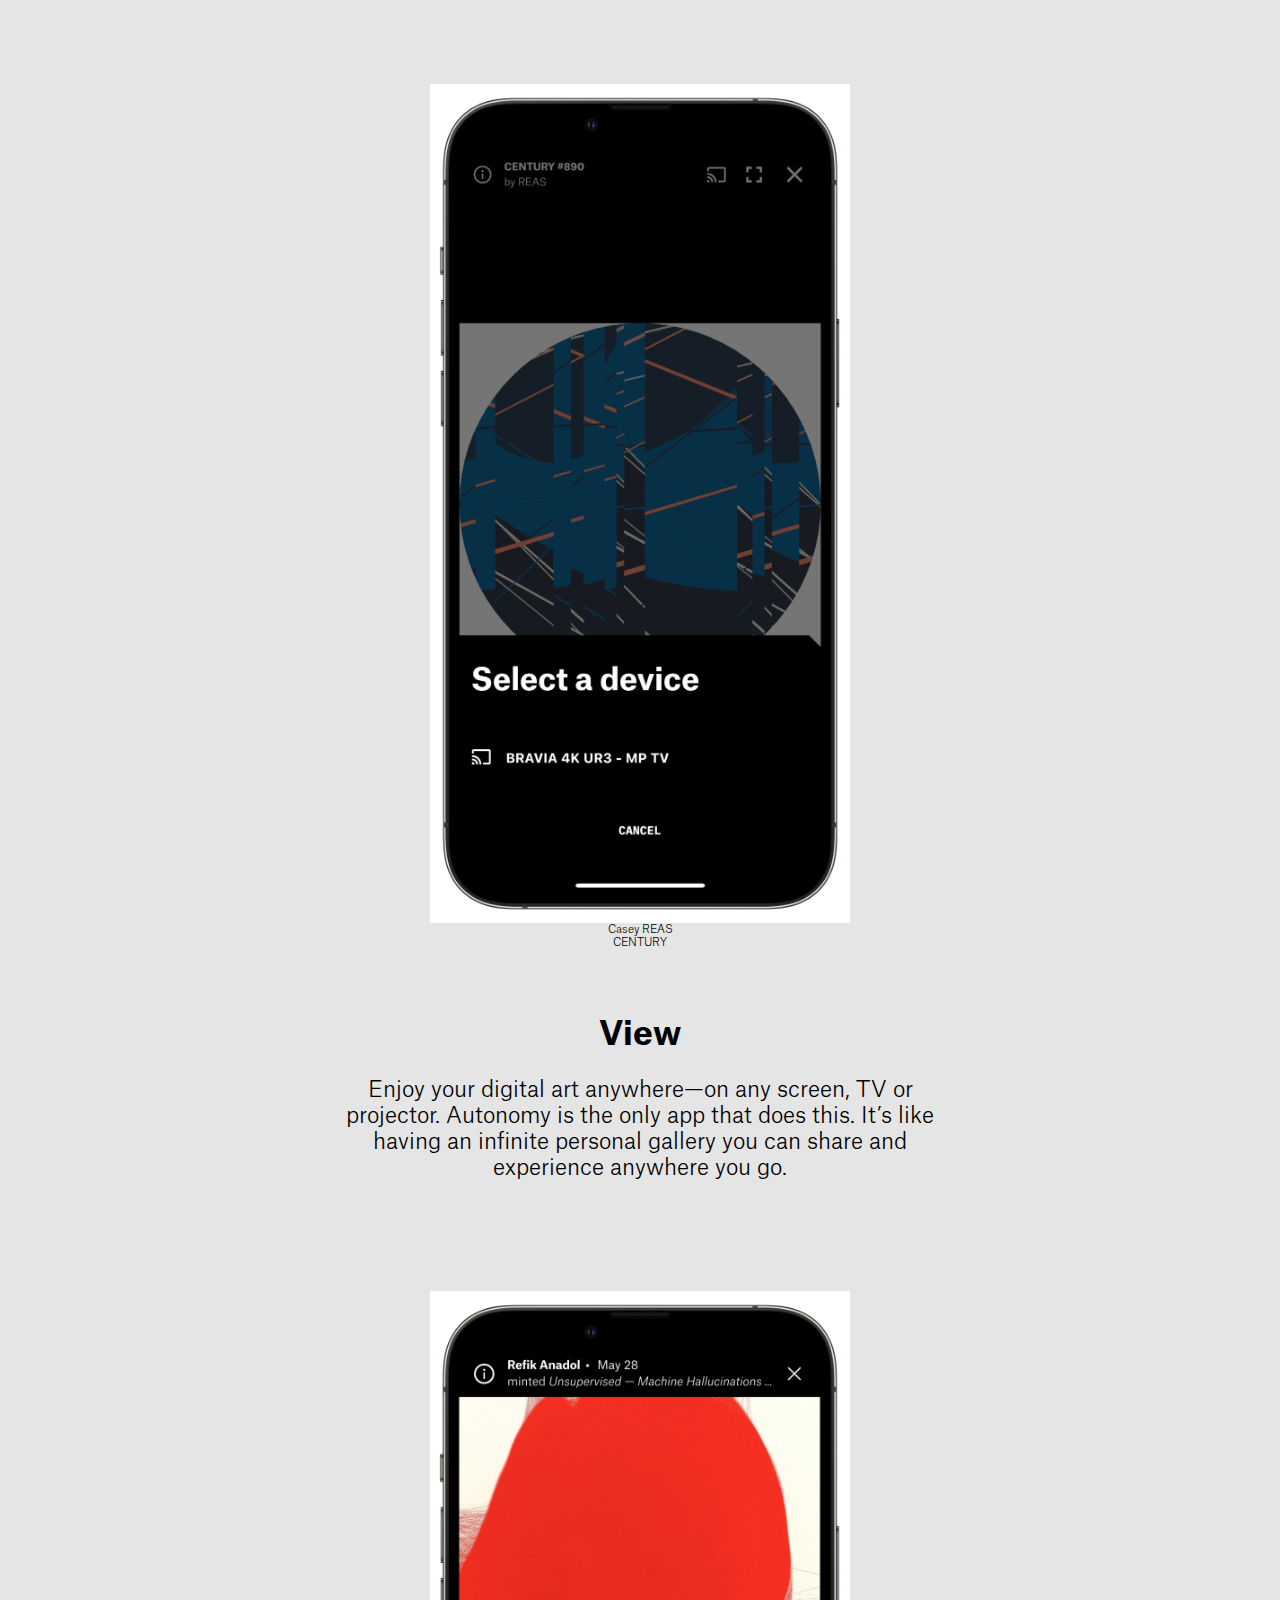
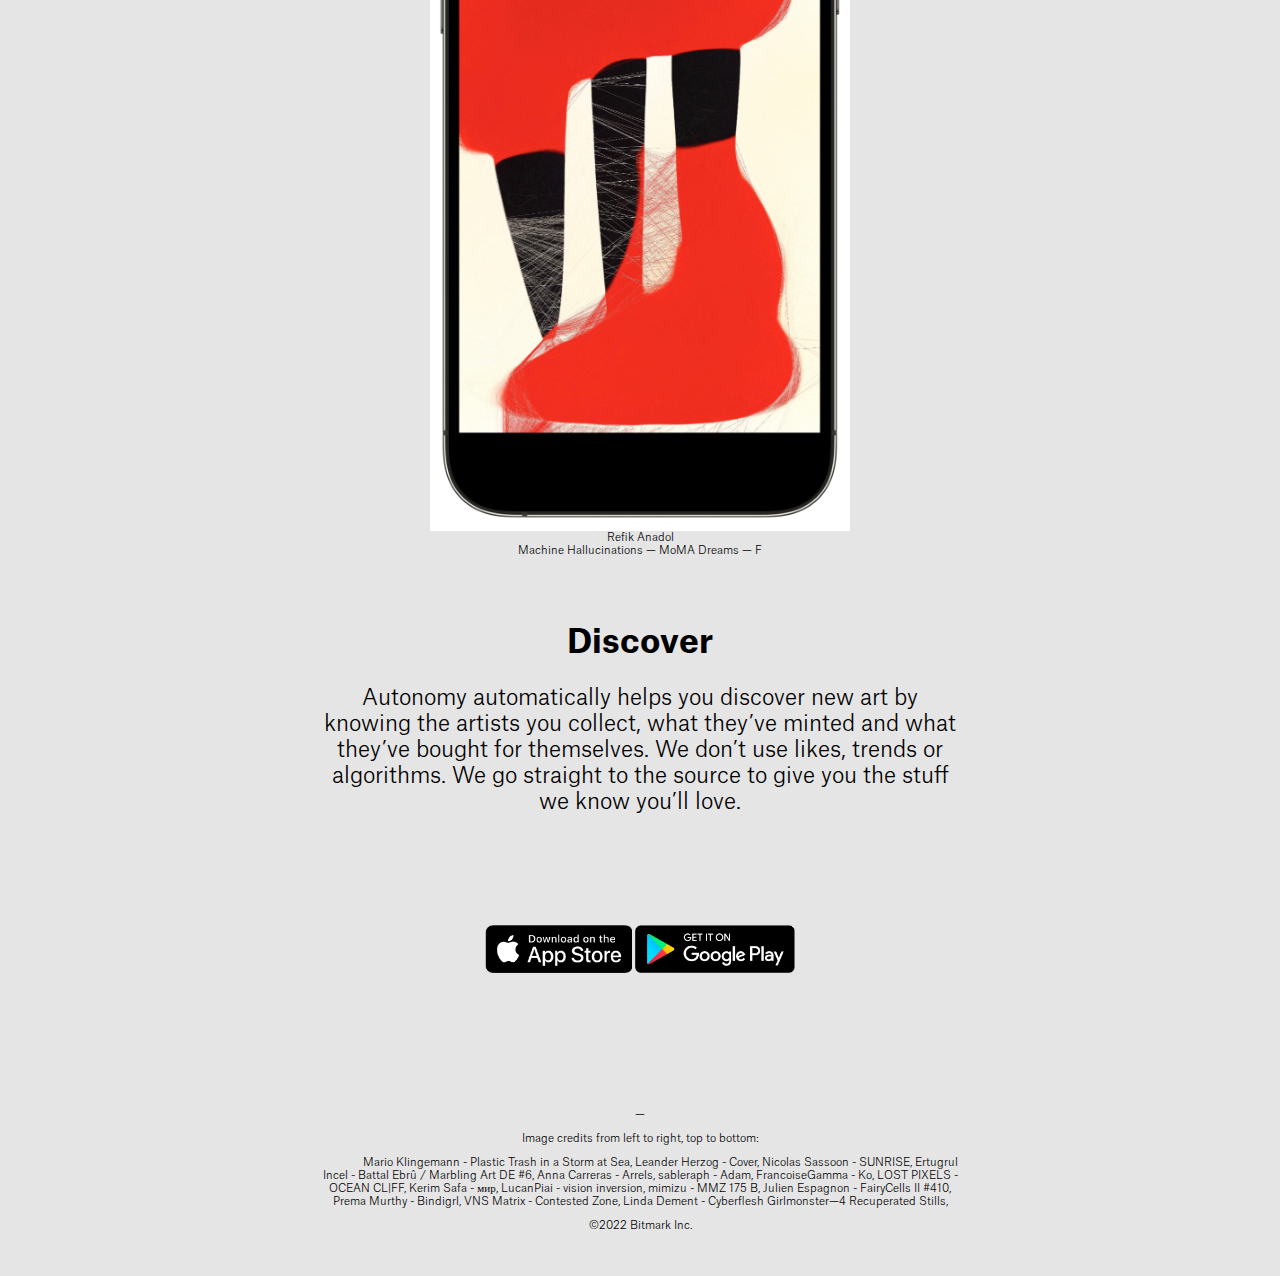
==== commit 7ed16f1e: "Merge branch 'gh-pages' of https://github.com/bitmark-inc/autonomy.io into gh-pages" ====
--- a/apps/index.html
+++ b/apps/index.html
@@ -53,7 +53,8 @@
             </figure>
             <h2>Discover</h2>
             <p>Autonomy automatically helps you discover new art by knowing the artists you collect, what they’ve minted and what they’ve bought for themselves. We don’t use likes, trends or algorithms. We go straight to the source to give you the stuff
-                we know you’ll love.</p>
+                we know you’ll love.
+            </p>
         </div>
         <footer>
             <div class="download">
@@ -62,7 +63,7 @@
             </div>
             <div id="credits">
                 <p>&mdash;</p>
-                <p>Collection thumbail credits from left to right, top to bottom:</p>
+                <p>Image credits from left to right, top to bottom:</p>
                 <ul>
                     <li>Mario Klingemann - Plastic Trash in a Storm at Sea</li>
                     <li>Leander Herzog - Cover</li>
@@ -81,6 +82,7 @@
                     <li>Linda Dement - Cyberflesh Girlmonster—4 Recuperated Stills</li>
                 </ul>
             </div>
+            <p id="copyright">&copy;2022 Bitmark Inc.</p>
         </footer>
     </main>
 </body>
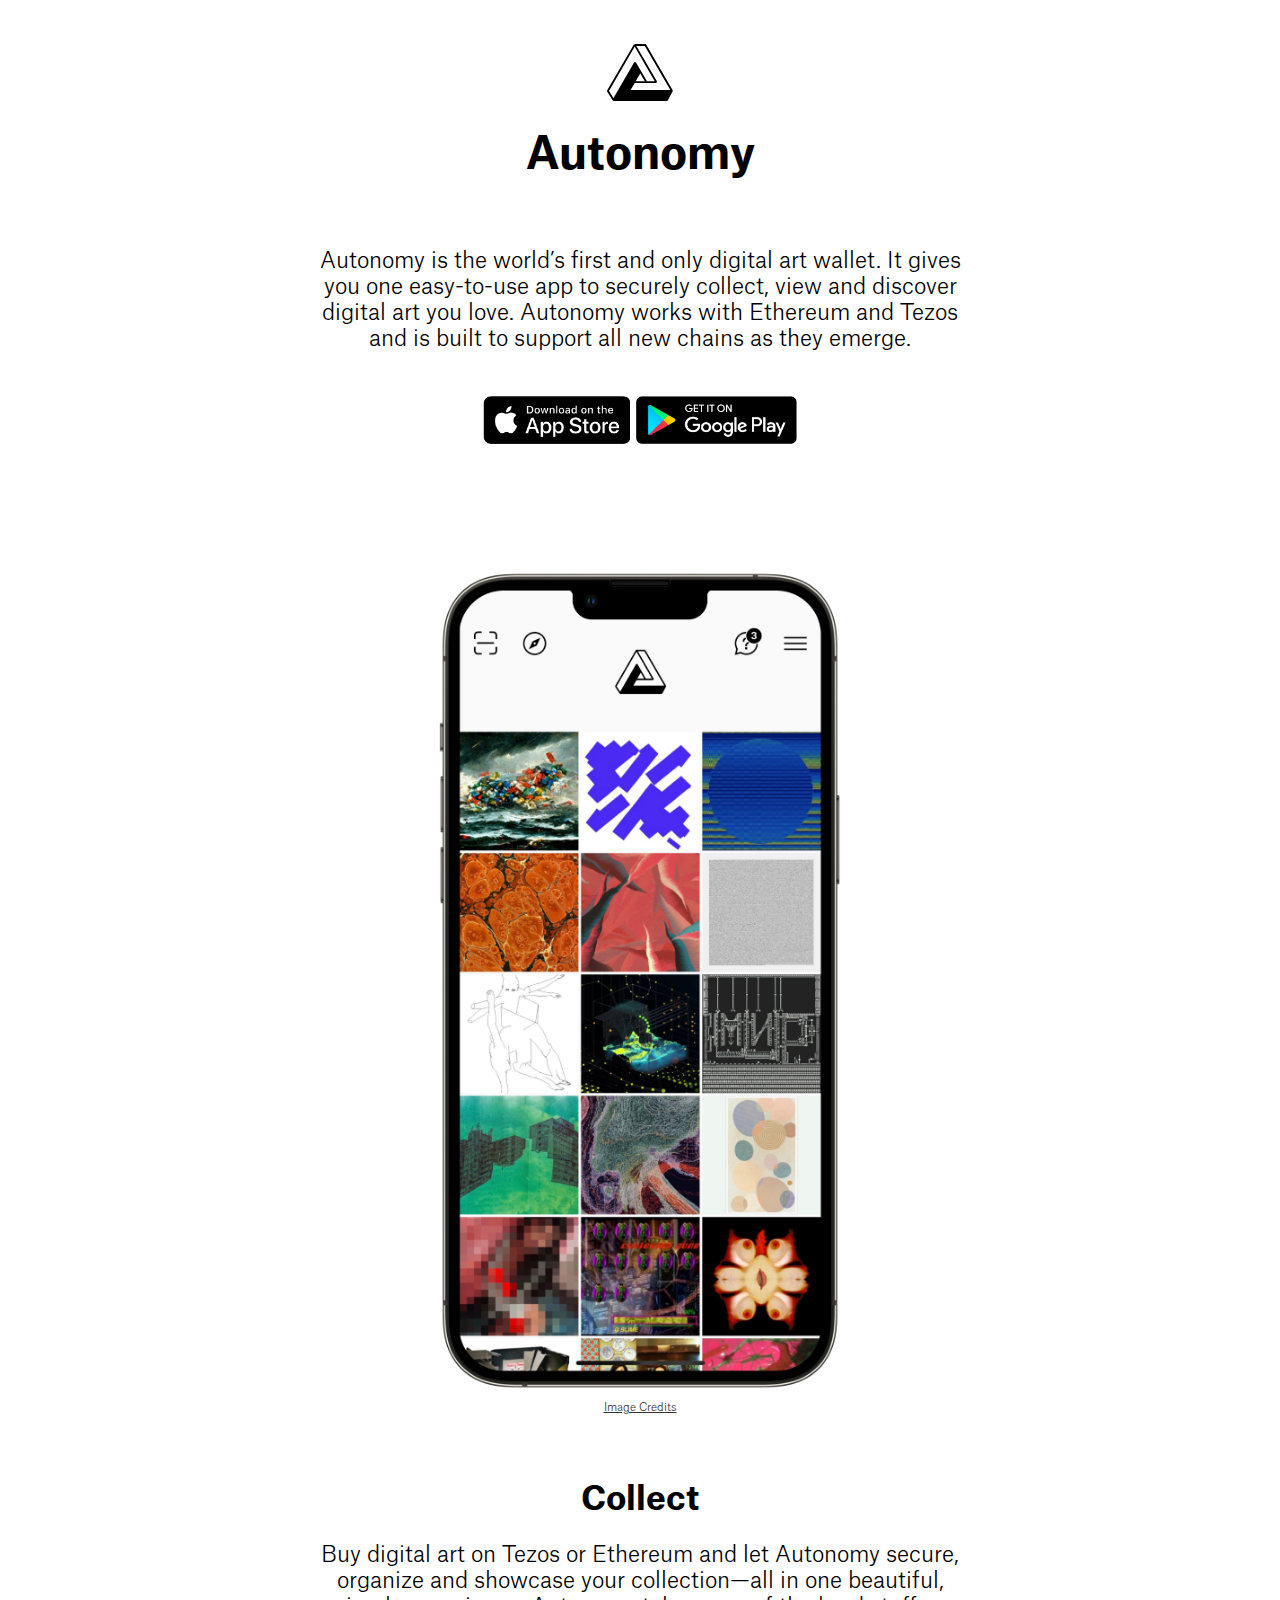
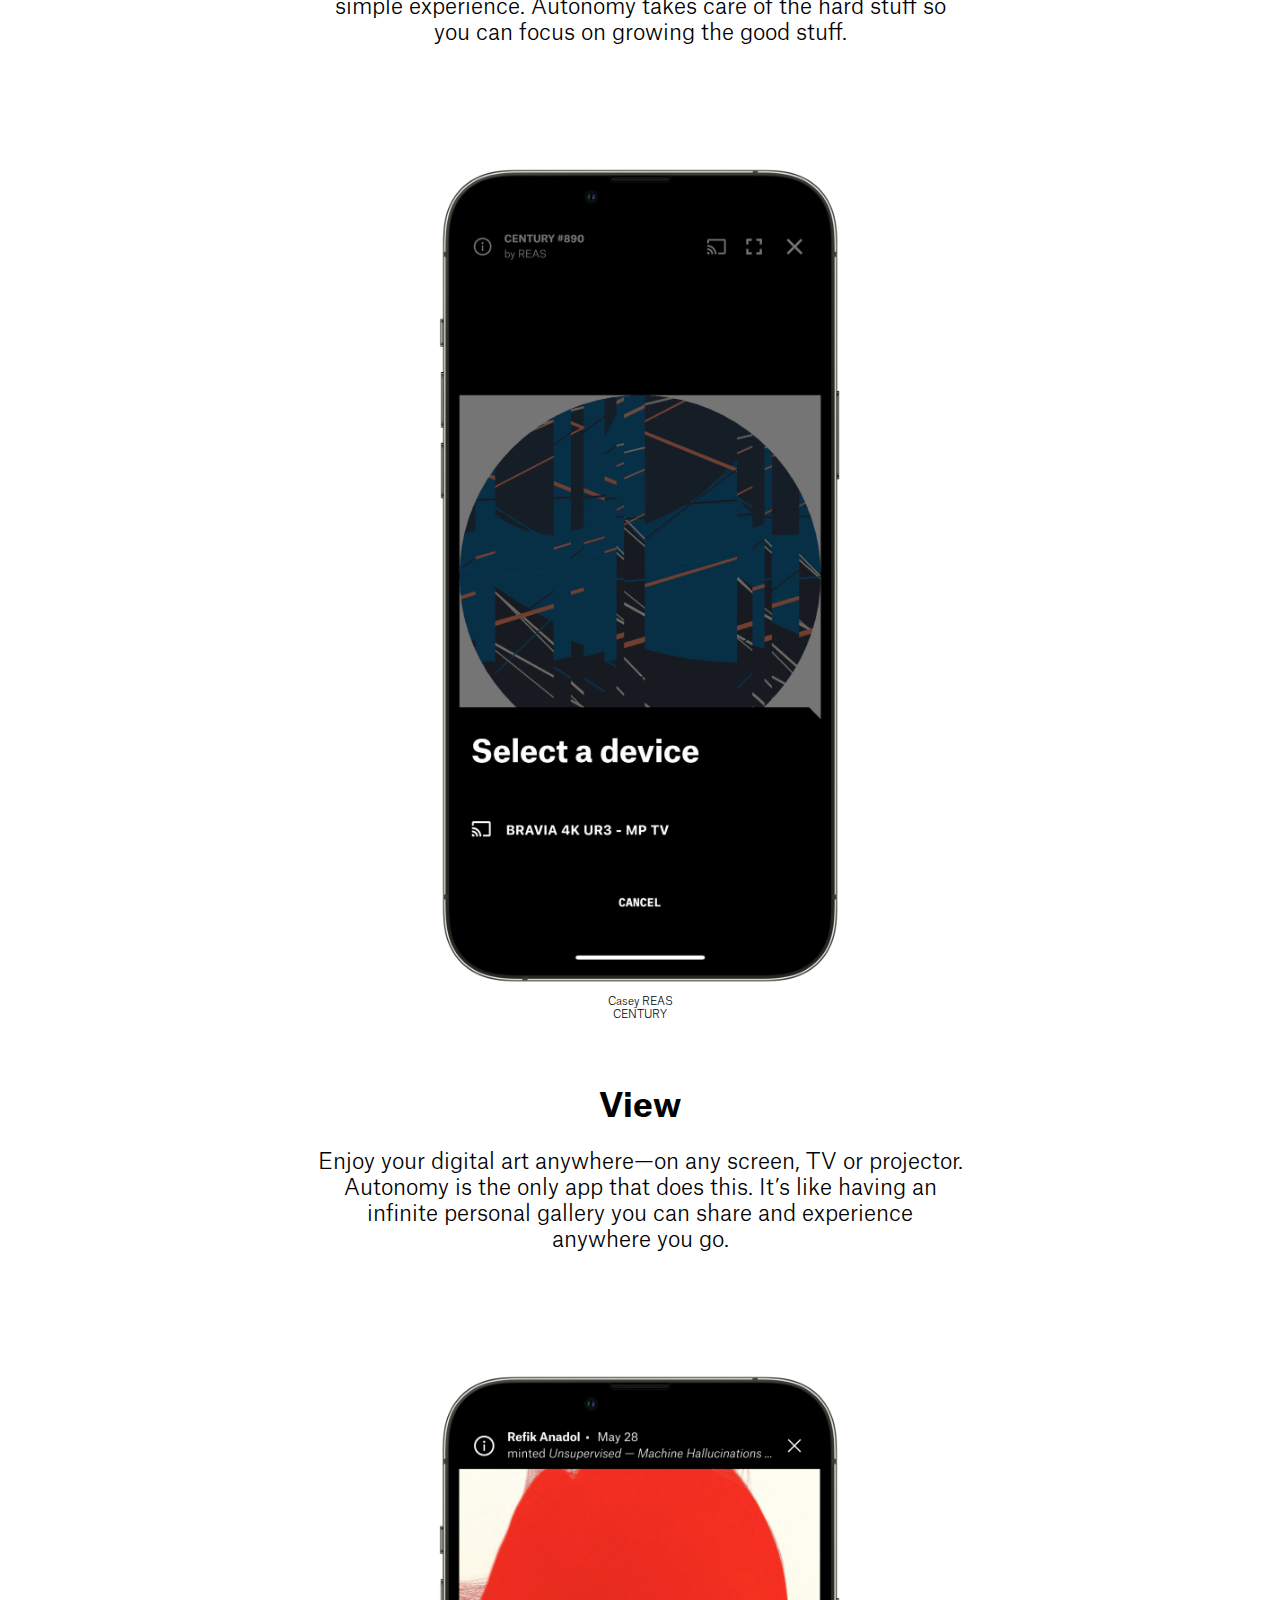
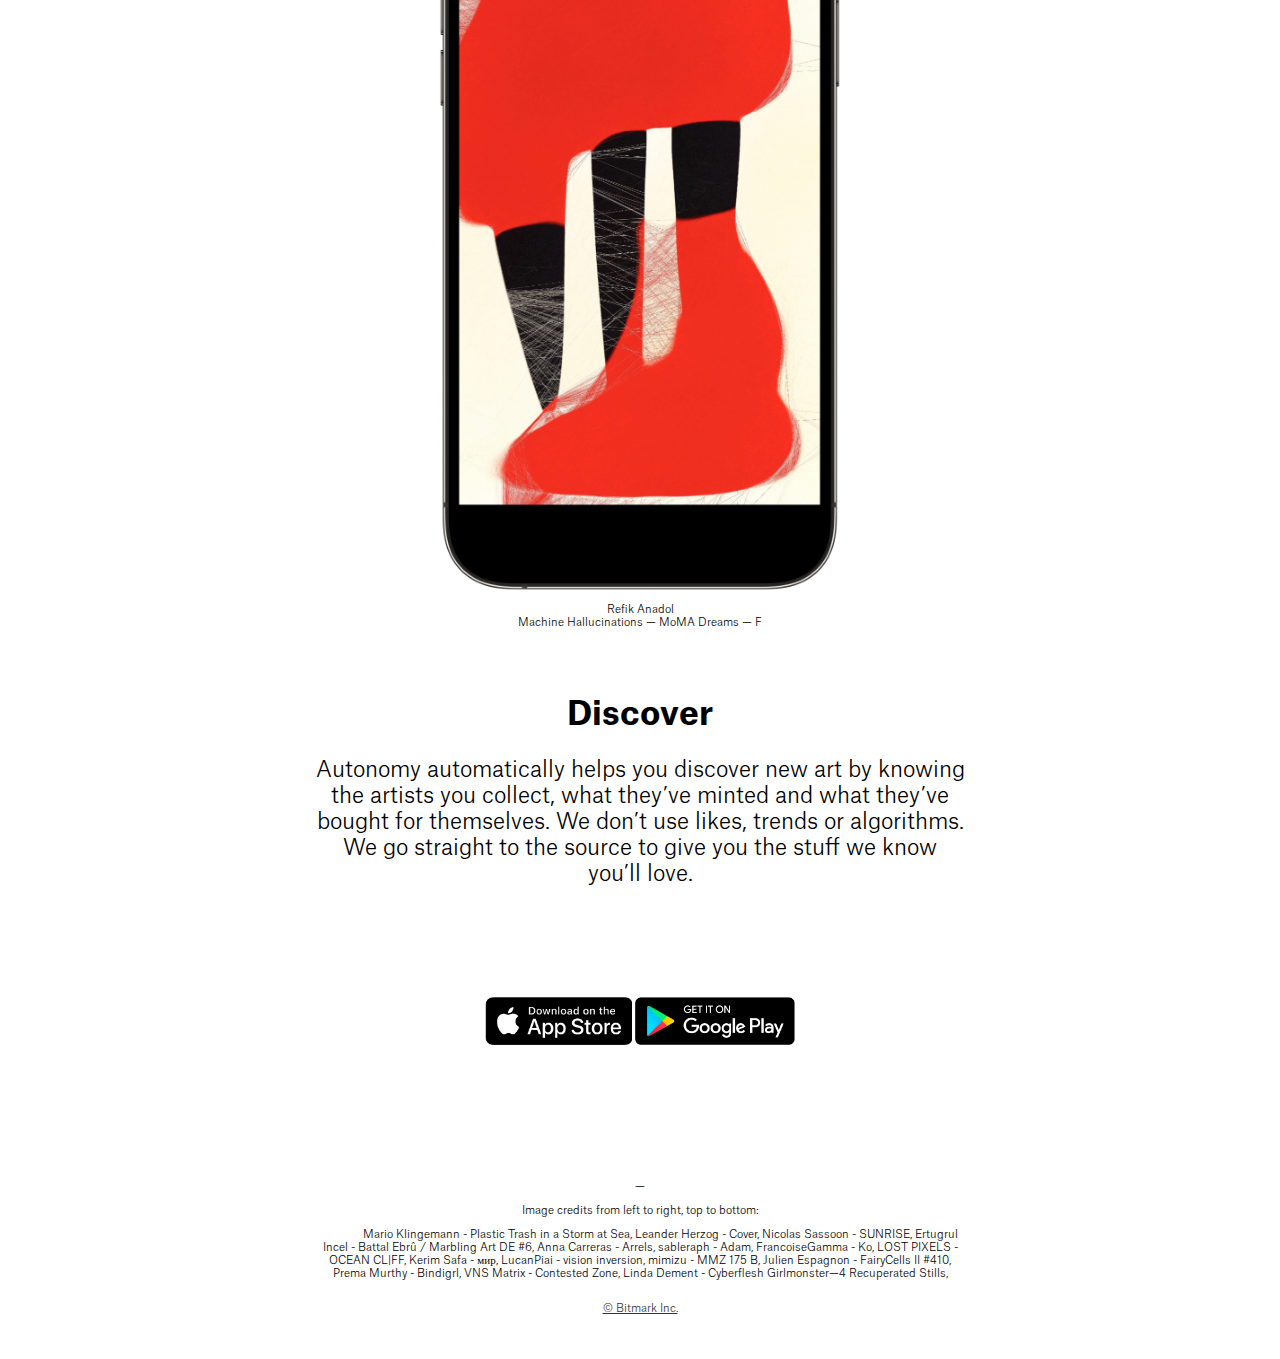
==== commit d37a786b: "Changes to mini-site page" ====
--- a/apps/index.html
+++ b/apps/index.html
@@ -29,10 +29,14 @@
             <p>Autonomy is the world’s first and only digital art wallet. It gives you one easy-to-use app to securely collect, view and discover digital art you love. Autonomy works with Ethereum and Tezos and is built to support all new chains as they
                 emerge.
             </p>
+            <div class="download">
+                <a href="https://apps.apple.com/app/id1544022728"><img class="app-btn" src="img/astore.png" alt=""></a>
+                <a href="https://play.google.com/store/apps/details?id=com.bitmark.autonomy_client"><img class="app-btn" src="img/gplay.png" alt=""></a>
+            </div>
         </div>
         <div class="item">
             <figure>
-                <img class="" src="img/collect.jpg" alt="" />
+                <img class="phone" src="img/collect.jpg" alt="" />
                 <figcaption><a href="#credits">Image Credits</a></figcaption>
             </figure>
             <h2>Collect</h2>
@@ -40,7 +44,7 @@
         </div>
         <div class="item">
             <figure>
-                <img class="" src="img/view.jpg" alt="" />
+                <img class="phone" src="img/view.jpg" alt="" />
                 <figcaption>Casey REAS<br/>CENTURY</figcaption>
             </figure>
             <h2>View</h2>
@@ -48,7 +52,7 @@
         </div>
         <div class="item">
             <figure>
-                <img class="" src="img/discover.jpg" alt="" />
+                <img class="phone" src="img/discover.jpg" alt="" />
                 <figcaption>Refik Anadol<br/>Machine Hallucinations — MoMA Dreams — F</figcaption>
             </figure>
             <h2>Discover</h2>
@@ -82,7 +86,7 @@
                     <li>Linda Dement - Cyberflesh Girlmonster—4 Recuperated Stills</li>
                 </ul>
             </div>
-            <p id="copyright">&copy;2022 Bitmark Inc.</p>
+            <p id="copyright"><a href="https://bitmark.com" target="_blank">&copy; Bitmark Inc.</a></p>
         </footer>
     </main>
 </body>
--- a/apps/css/style.css
+++ b/apps/css/style.css
@@ -1,113 +1,118 @@
-html, body {
-	font-size: 20px;
-	font-family: 'Atlas Grotesk';
-	font-weight: 300;
-	margin: 0;
-	background-color: #e5e5e5;
+html,
+body {
+    font-size: 20px;
+    font-family: 'Atlas Grotesk';
+    font-weight: 300;
+    margin: 0;
+    /* background-color: #e5e5e5; */
+    background-color: #fff;
 }
 
 header {
-	margin: 2rem auto 0 auto;
-	text-align: center;
+    margin: 2rem auto 0 auto;
+    text-align: center;
 }
 
 header h1 {
-	margin: 1rem;
+    margin: 1rem;
 }
 
 figure {
-	margin: 0 0 3rem 0;
+    margin: 0 0 3rem 0;
 }
 
 figcaption {
-	font-size: 50%;
+    font-size: 50%;
 }
 
-figcaption a {
-	color: #333;
+a {
+    color: #333;
+}
+
+a:hover {
+    color: #000;
 }
 
 #brand {
-	width: 3rem;
+    width: 3rem;
 }
 
 main {
-	padding: 0 1.5rem;
+    padding: 0 1.5rem;
 }
 
 .item {
-	margin: 3rem auto 5rem auto;
-	text-align: center;
+    margin: 3rem auto 5rem auto;
+    text-align: center;
 }
 
-.item img {
-	width: 100%;
-	display: block;
-	margin: auto;
+.item .phone {
+    width: 100%;
+    display: block;
+    margin: auto;
 }
 
 .item h2 {
-	margin-bottom: 0;
+    margin-bottom: 0;
 }
 
 .item p {
-	margin: 1rem 0 2rem 0;
+    margin: 1rem 0 2rem 0;
 }
 
 footer {
-	text-align: center;
-	margin: 4rem auto 2rem auto;
-	font-size: 50%;
+    text-align: center;
+    margin: 4rem auto 2rem auto;
+    font-size: 50%;
 }
 
 footer .download {
-	margin-bottom: 6rem;
+    margin-bottom: 6rem;
 }
 
 footer ul {
-	display: inline;
-	list-style: none;
+    display: inline;
+    list-style: none;
 }
 
 footer li {
-	display: inline;
+    display: inline;
 }
 
 footer li:after {
-	content: ", ";
+    content: ", ";
 }
 
 .app-btn {
-	height: 48px;
+    height: 48px;
 }
 
-/* Small devices (landscape phones, 576px and up) */
-@media (min-width: 576px) {
-	html, body {
-		font-size: 22px;
-	}
+#copyright {
+    margin-top: 1rem;
 }
 
-/* Medium devices (tablets, 768px and up) */
-@media (min-width: 768px) {
-	.item, footer {
-		max-width: 640px;
-	}
 
-	.item img {
-		width: 420px;
-	}
+/* Small devices (landscape phones, 576px and up) */
 
-	.item .item p {
-		margin: 2rem;
-	}
+@media (min-width: 576px) {
+    html,
+    body {
+        font-size: 22px;
+    }
 }
 
-/* Large devices (desktops, 992px and up) */
-@media (min-width: 992px) {}
 
-/* X-Large devices (large desktops, 1200px and up) */
-@media (min-width: 1200px) {}
+/* Medium devices (tablets, 768px and up) */
 
-/* XX-Large devices (larger desktops, 1400px and up) */
-@media (min-width: 1400px) {}+@media (min-width: 768px) {
+    .item,
+    footer {
+        max-width: 650px;
+    }
+    .item .phone {
+        width: 420px;
+    }
+    .item .item p {
+        margin: 2rem;
+    }
+}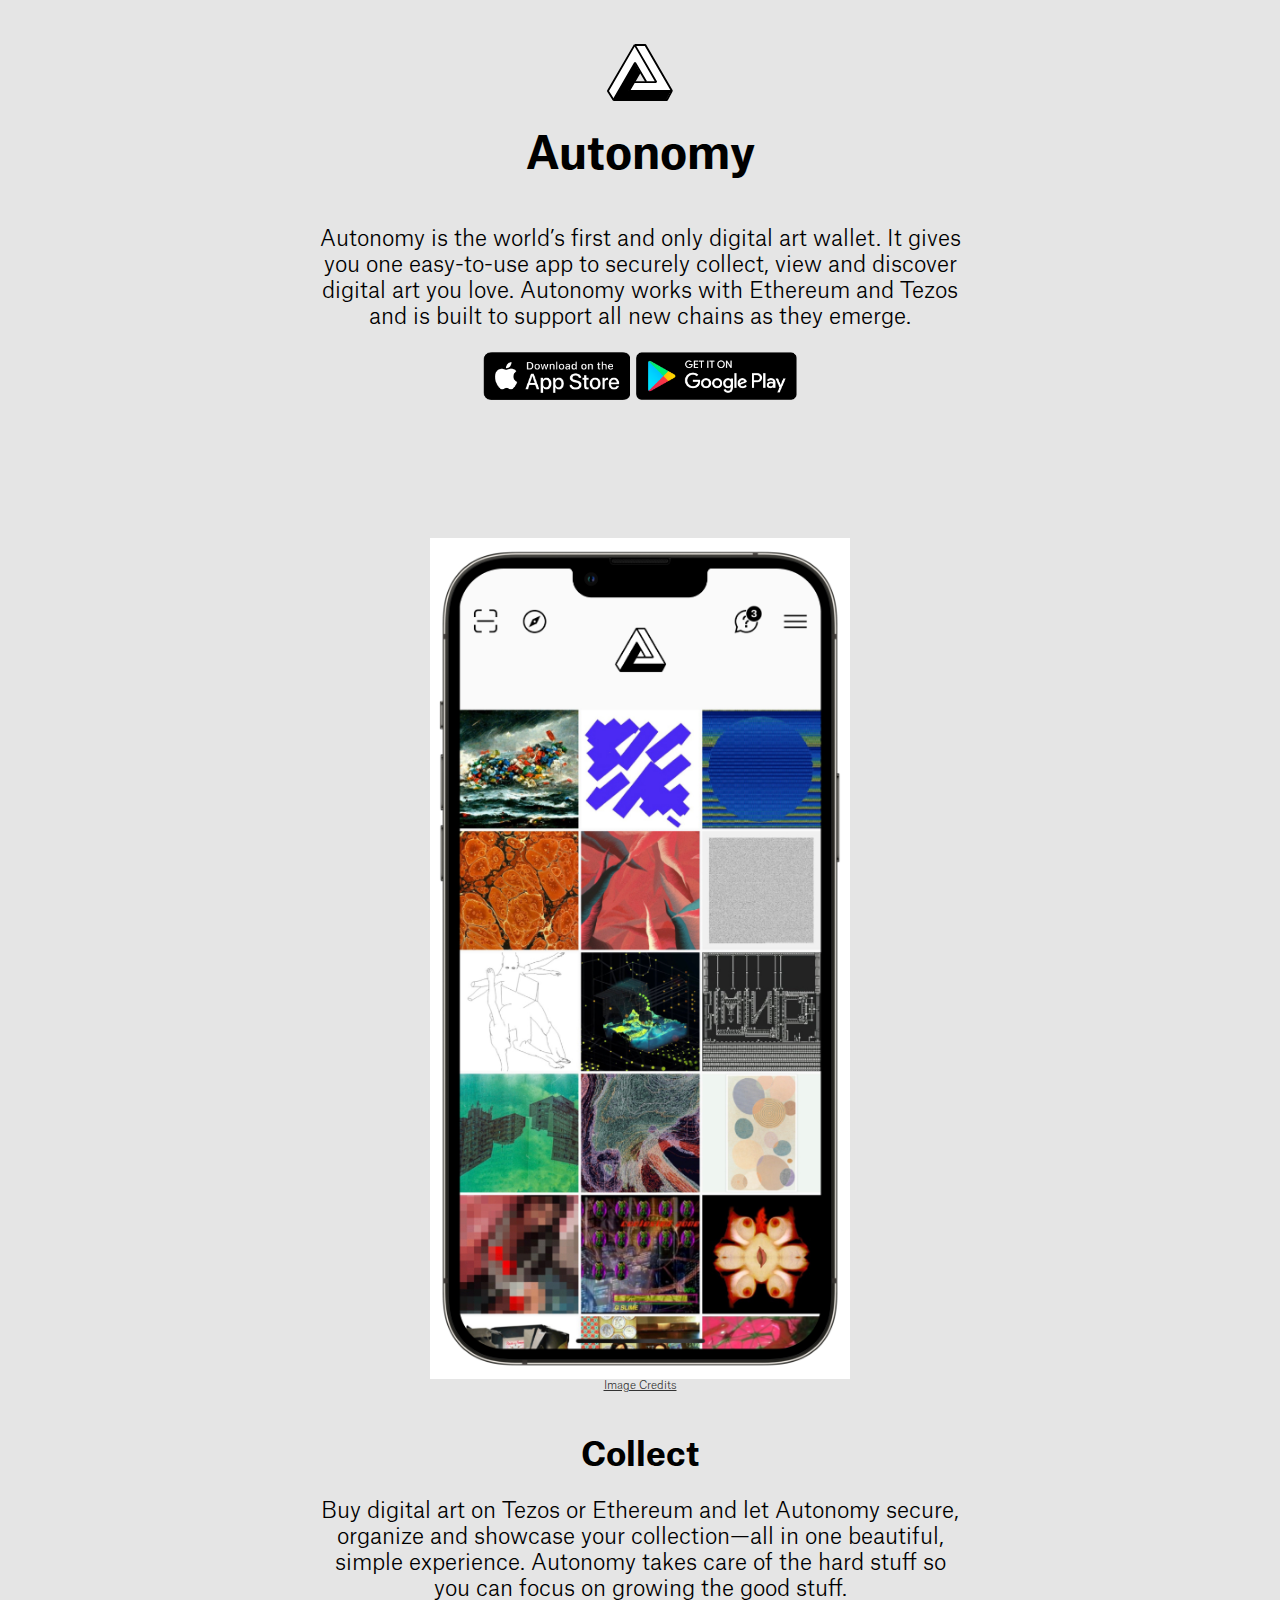
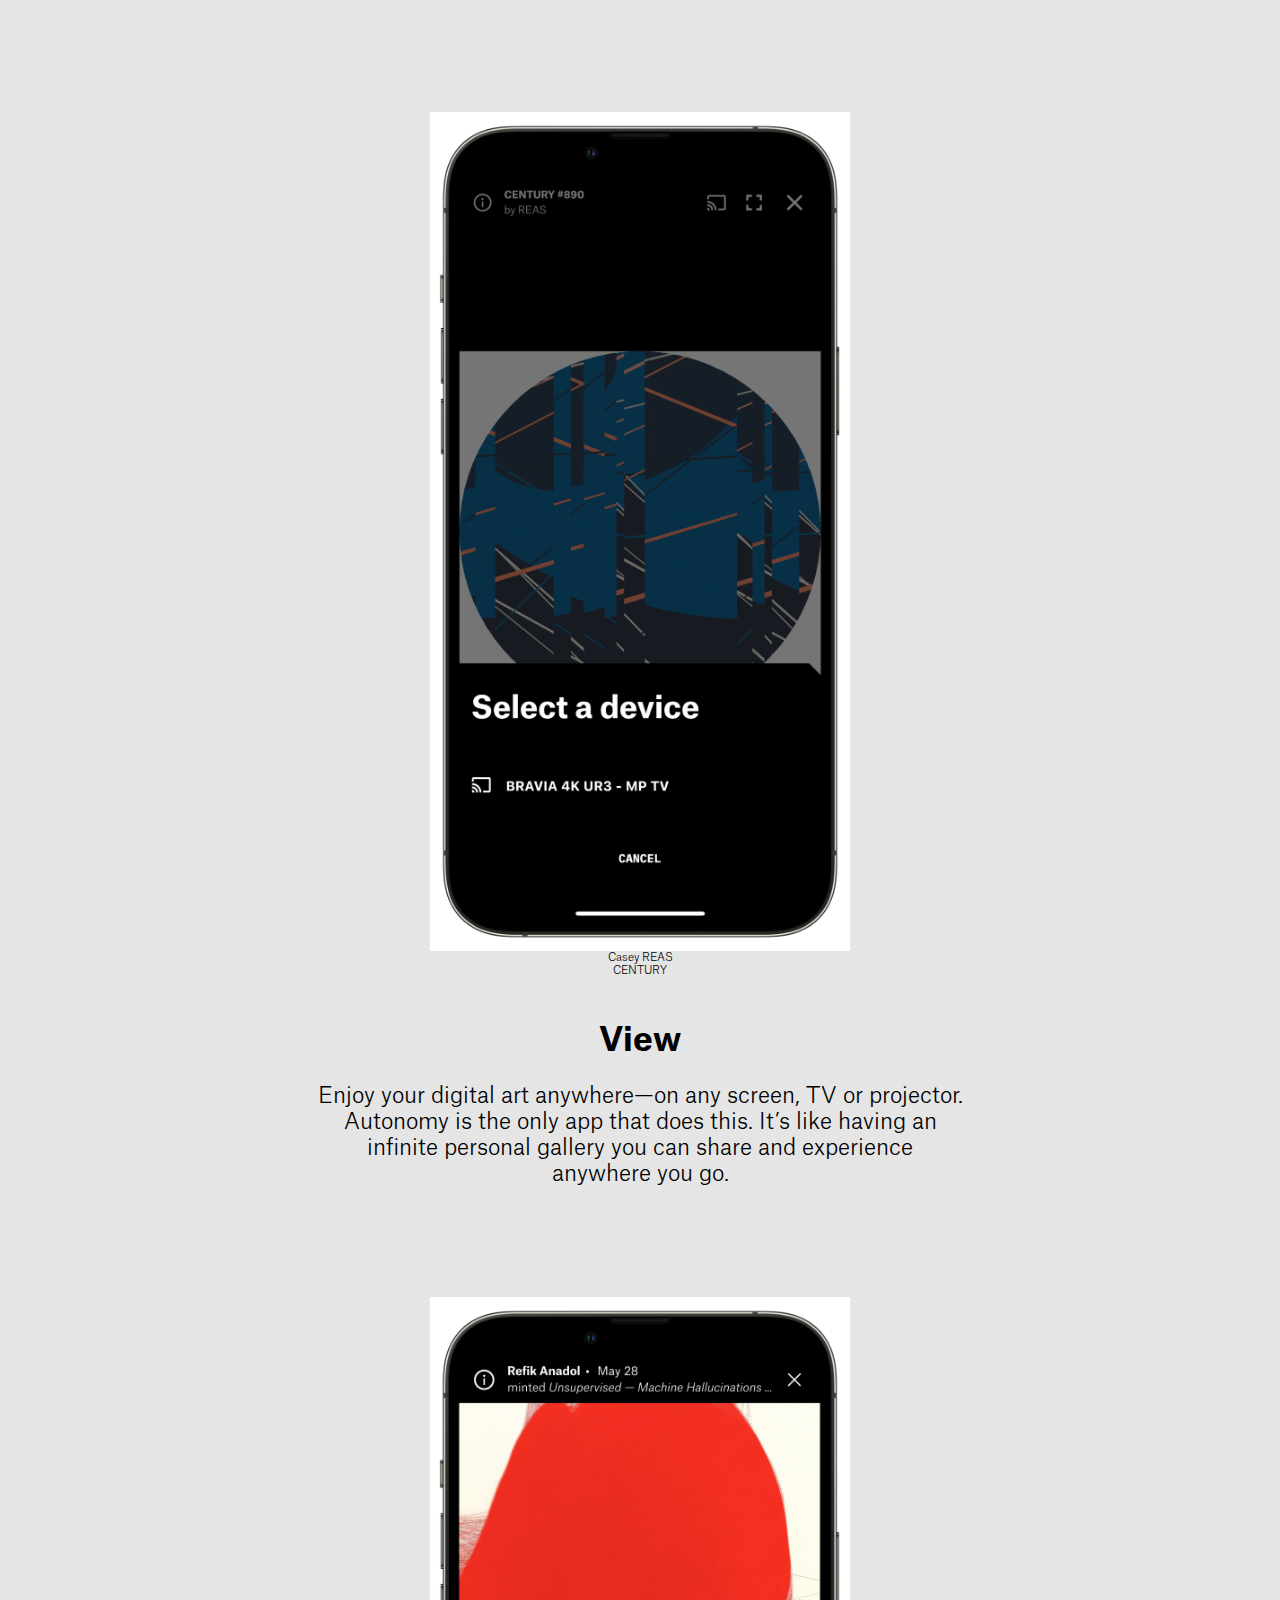
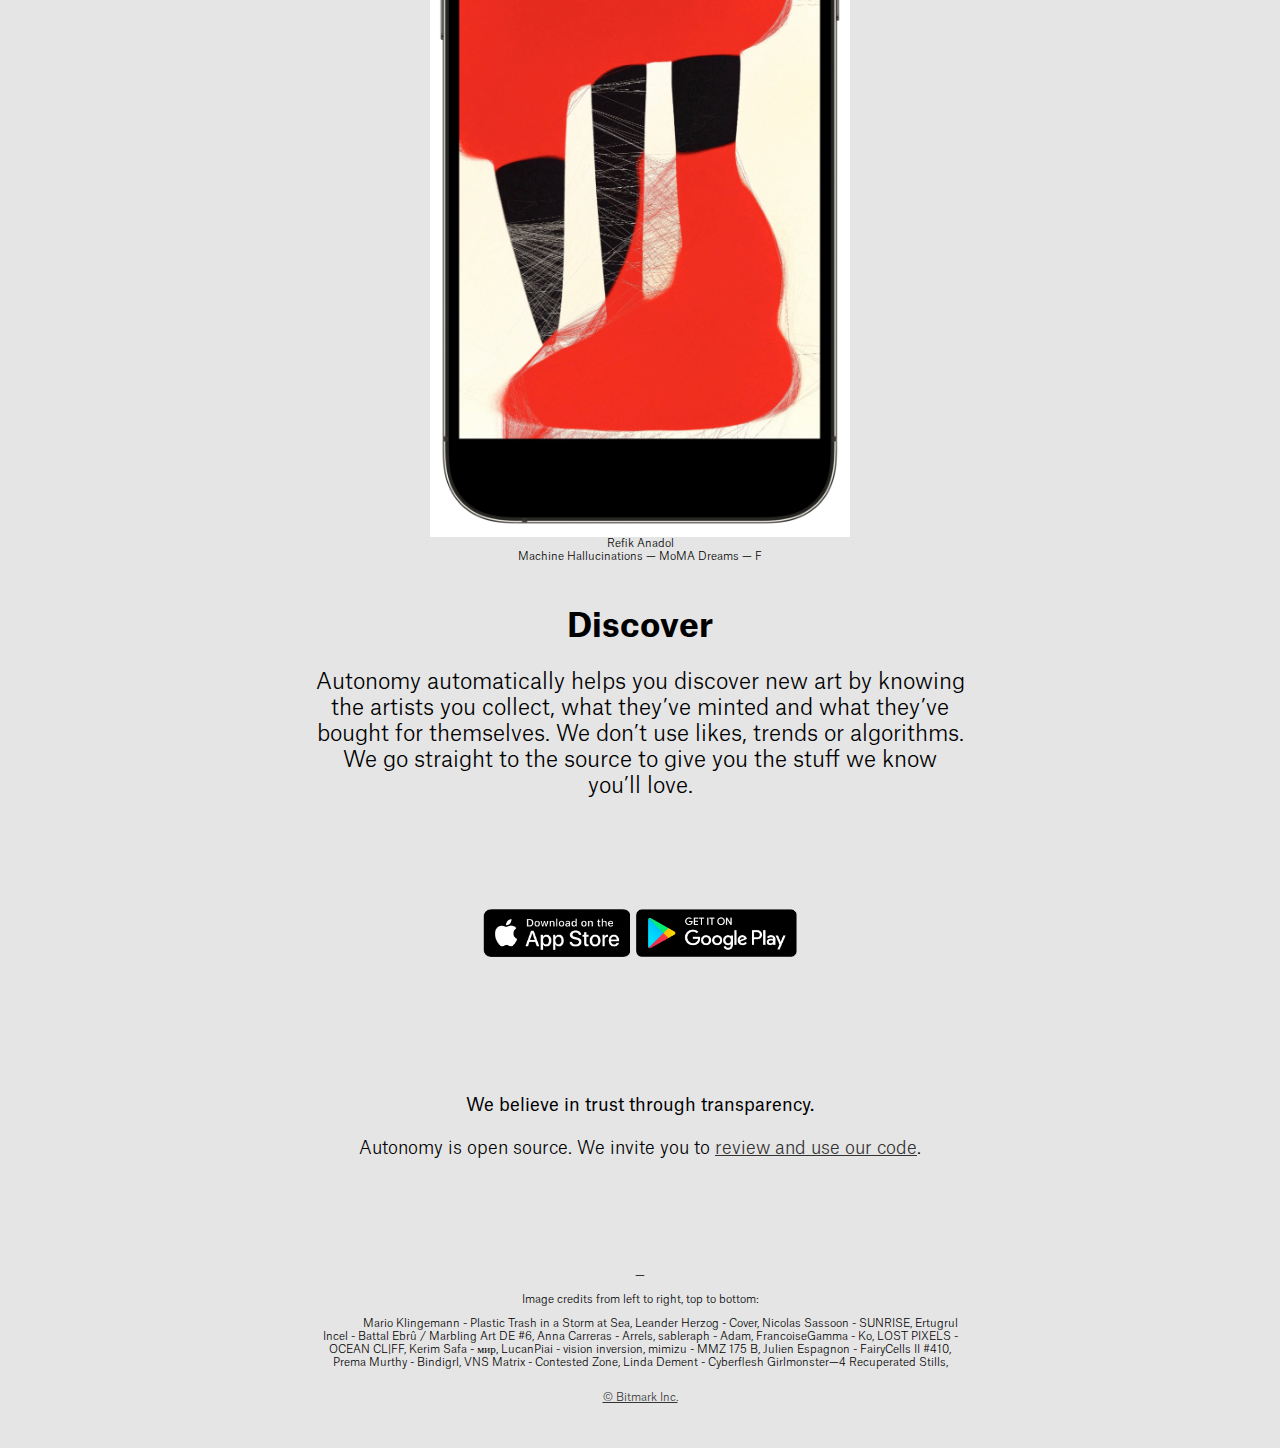
==== commit 17a203f0: "Added page for support." ====
--- a/apps/index.html
+++ b/apps/index.html
@@ -60,11 +60,16 @@
                 we know you’ll love.
             </p>
         </div>
-        <footer>
+        <div class="item">
             <div class="download">
                 <a href="https://apps.apple.com/app/id1544022728"><img class="app-btn" src="img/astore.png" alt=""></a>
                 <a href="https://play.google.com/store/apps/details?id=com.bitmark.autonomy_client"><img class="app-btn" src="img/gplay.png" alt=""></a>
             </div>
+            <p class="open-source"><strong>We believe in trust through transparency.</strong></p>
+            <p class="open-source">Autonomy is open source. We invite you to
+                <a href="https://github.com/bitmark-inc/autonomy-client">review and use our code</a>.</p>
+        </div>
+        <footer>
             <div id="credits">
                 <p>&mdash;</p>
                 <p>Image credits from left to right, top to bottom:</p>
--- a/apps/css/style.css
+++ b/apps/css/style.css
@@ -1,118 +1,127 @@
-html,
-body {
-    font-size: 20px;
-    font-family: 'Atlas Grotesk';
-    font-weight: 300;
-    margin: 0;
-    /* background-color: #e5e5e5; */
-    background-color: #fff;
-}
-
-header {
-    margin: 2rem auto 0 auto;
-    text-align: center;
-}
-
-header h1 {
-    margin: 1rem;
-}
-
-figure {
-    margin: 0 0 3rem 0;
-}
-
-figcaption {
-    font-size: 50%;
-}
-
-a {
-    color: #333;
-}
-
-a:hover {
-    color: #000;
-}
-
-#brand {
-    width: 3rem;
-}
-
-main {
-    padding: 0 1.5rem;
-}
-
-.item {
-    margin: 3rem auto 5rem auto;
-    text-align: center;
-}
-
-.item .phone {
-    width: 100%;
-    display: block;
-    margin: auto;
-}
-
-.item h2 {
-    margin-bottom: 0;
-}
-
-.item p {
-    margin: 1rem 0 2rem 0;
-}
-
-footer {
-    text-align: center;
-    margin: 4rem auto 2rem auto;
-    font-size: 50%;
-}
-
-footer .download {
-    margin-bottom: 6rem;
-}
-
-footer ul {
-    display: inline;
-    list-style: none;
-}
-
-footer li {
-    display: inline;
-}
-
-footer li:after {
-    content: ", ";
-}
-
-.app-btn {
-    height: 48px;
-}
-
-#copyright {
-    margin-top: 1rem;
-}
-
-
-/* Small devices (landscape phones, 576px and up) */
-
-@media (min-width: 576px) {
     html,
     body {
-        font-size: 22px;
+        font-size: 20px;
+        font-family: 'Atlas Grotesk';
+        font-weight: 300;
+        margin: 0;
+        background-color: #e5e5e5;
     }
-}
-
-
-/* Medium devices (tablets, 768px and up) */
-
-@media (min-width: 768px) {
-    .item,
+    
+    header {
+        margin: 2rem auto 0 auto;
+        text-align: center;
+    }
+    
+    header h1 {
+        margin: 1rem;
+    }
+    
+    figure {
+        margin: 0 0 2rem 0;
+    }
+    
+    figcaption {
+        font-size: 50%;
+    }
+    
+    a {
+        color: #333;
+    }
+    
+    a:hover {
+        color: #000;
+    }
+    
+    #brand {
+        width: 3rem;
+    }
+    
+    main {
+        padding: 0 1.5rem;
+    }
+    
+    .item {
+        margin: 0 auto 3rem auto;
+        text-align: center;
+    }
+    
+    .item:first-of-type .download {
+        display: none;
+    }
+    
+    .item .phone {
+        width: 100%;
+        display: block;
+        margin: auto;
+    }
+    
+    .item h2 {
+        margin-bottom: 0;
+    }
+    
+    .item p {
+        margin: 1rem 0;
+    }
+    
     footer {
-        max-width: 650px;
+        text-align: center;
+        margin: 4rem auto 2rem auto;
+        font-size: 50%;
     }
-    .item .phone {
-        width: 420px;
+    
+    .download {
+        margin-bottom: 6rem;
     }
-    .item .item p {
-        margin: 2rem;
+    
+    .open-source {
+        font-size: 80%;
     }
-}+    
+    footer ul {
+        display: inline;
+        list-style: none;
+    }
+    
+    footer li {
+        display: inline;
+    }
+    
+    footer li:after {
+        content: ", ";
+    }
+    
+    .app-btn {
+        height: 48px;
+    }
+    
+    #copyright {
+        margin-top: 1rem;
+    }
+    /* Small devices (landscape phones, 576px and up) */
+    
+    @media (min-width: 576px) {
+        html,
+        body {
+            font-size: 22px;
+        }
+        .item {
+            margin: 2rem auto 5rem auto;
+        }
+    }
+    /* Medium devices (tablets, 768px and up) */
+    
+    @media (min-width: 768px) {
+        .item:first-of-type .download {
+            display: block;
+        }
+        .item,
+        footer {
+            max-width: 650px;
+        }
+        .item .phone {
+            width: 420px;
+        }
+        .item .item p {
+            margin: 2rem;
+        }
+    }